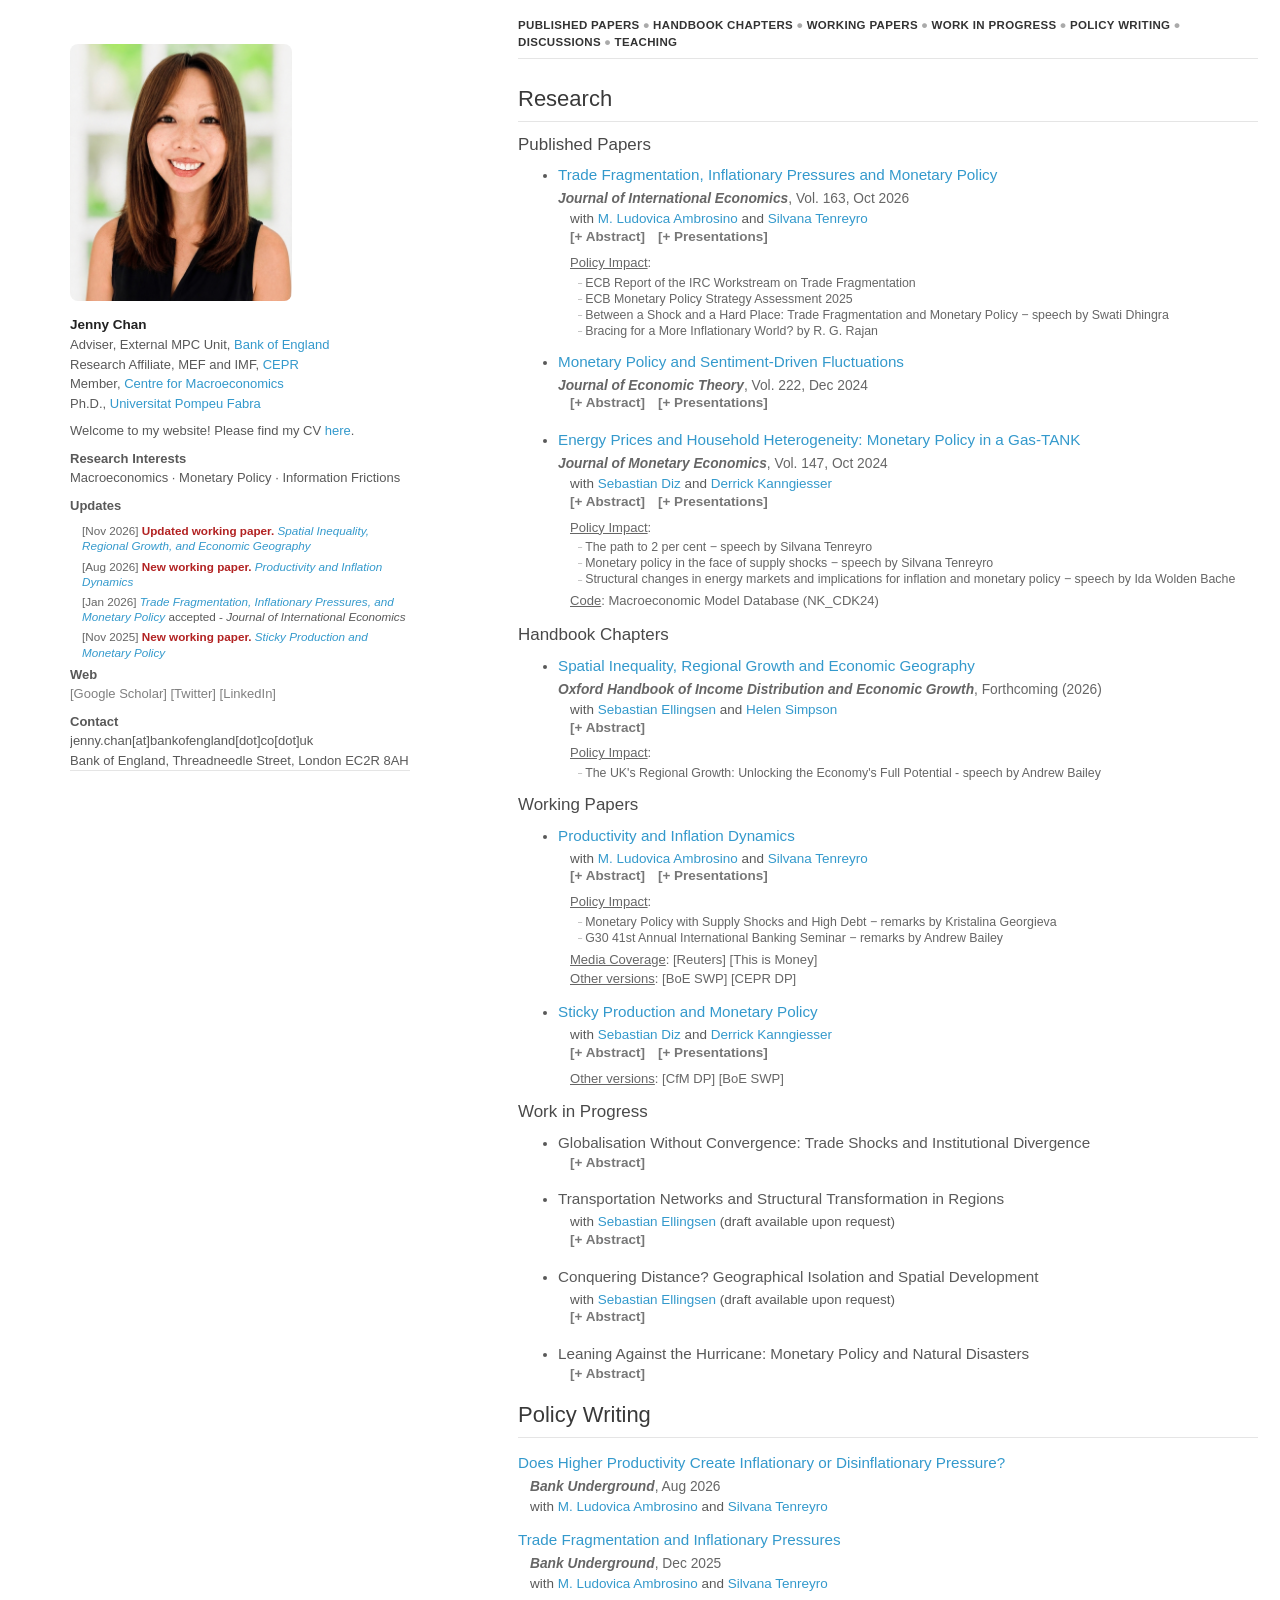
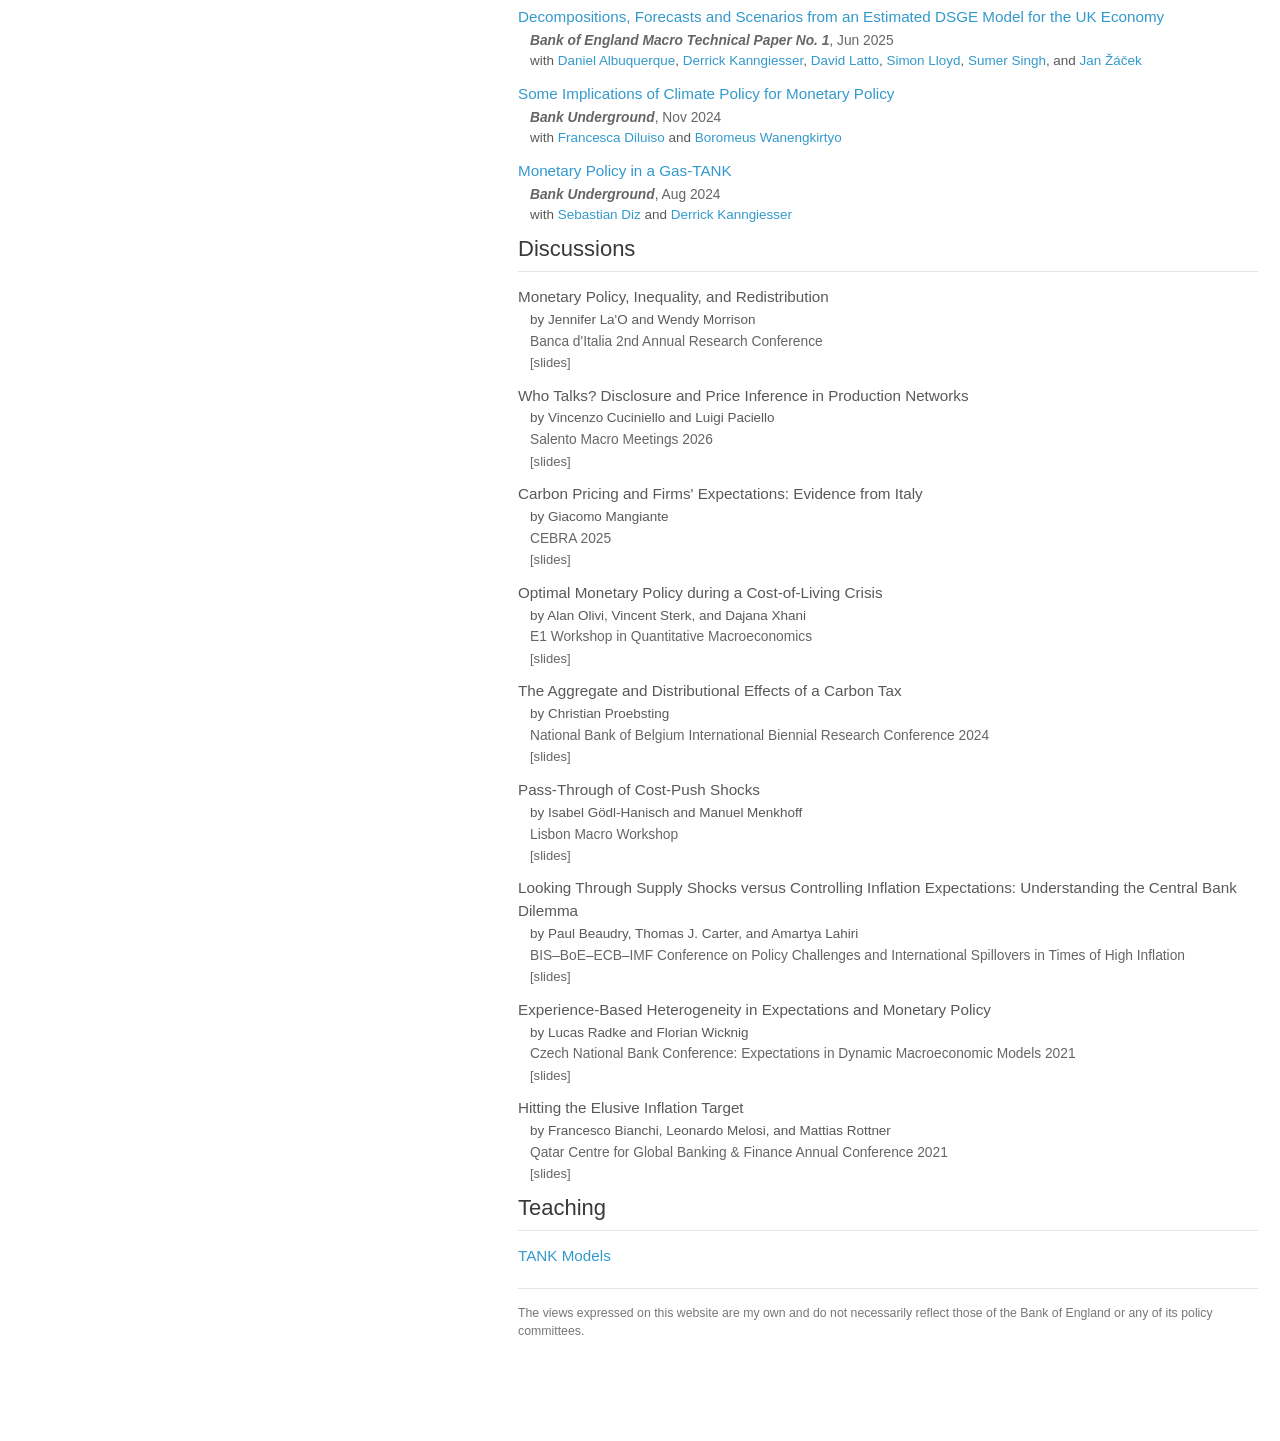
==== index.html @ 45f3314d "Add files via upload" ====
<!doctype html>
<html>
  <head>

	<!-- Google tag (gtag.js) -->
	<script async src="https://www.googletagmanager.com/gtag/js?id=G-JTFSP97HPY"></script>
	<script>
  	window.dataLayer = window.dataLayer || [];
  	function gtag(){dataLayer.push(arguments);}
  	gtag('js', new Date());

  	gtag('config', 'G-JTFSP97HPY');
	</script>

    <meta charset="utf-8">
    <meta http-equiv="X-UA-Compatible" content="chrome=1">
    <title>Jenny Chan</title>

    <link rel="stylesheet" href="stylesheets/styles.css">
    <link rel="stylesheet" href="stylesheets/pygment_trac.css">
    <meta name="viewport" content="width=device-width">
    <!--[if lt IE 9]>
    <script src="//html5shiv.googlecode.com/svn/trunk/html5.js"></script>
    <![endif]-->

    <style>
      /* Jump-to menu */
      .jumpto {
        font-size: 11.5px;
        font-weight: 600;
        text-transform: uppercase;
        letter-spacing: 0.03em;
        color: #999;  /* colour of the dots between links */
        line-height: 1.5;
        margin: -35px 0 28px;  /* links sit in the top margin; space below before "Research" */
        padding: 0 0 6px;
        position: sticky;
        top: 17px;  /* stays exactly where it starts (body top padding 44px - 27px pull-up) */
        background: #fff;
        border-bottom: 1px solid #e5e5e5;
        z-index: 1000;
        box-shadow: 0 -17px 0 #fff;  /* white strip above, so scrolled text never shows over the links */
		-webkit-transform: translateZ(0);
        transform: translateZ(0);
        -webkit-backface-visibility: hidden;
        will-change: transform;
      }

      .jumpto a { padding: 2px 0; color: #333; }
      .jumpto .sep { font-size: 1.5em; line-height: 0; vertical-align: -0.1em; color: #aaa; }
      .jumpto a:hover { color: #39c; }
      .jumpto a:hover { text-decoration: none; border-bottom: 2px solid #39c; }

      /* Keep jump-to targets from being hidden behind the sticky nav above */
      h2[id], h3[id] { scroll-margin-top: 100px; }

      .entry { margin-bottom: 12px; }
      .entry-title { font-size: 1.05em; }
      .entry-title a, .entry-title-text, .entry-title em, .entry-title i { font-style: normal; }  /* titles upright (were italic) */

      .metadata {
        color: #666;
        font-size: 0.95em;
        line-height: 1.4;
        margin-top: 2px;
      }
      .metadata a { color: #666; }

      .coauthors {
        margin-left: 12px;
        margin-top: 2px;
        font-size: 0.93em;
        line-height: 1.4;
      }

      .indent { margin-left: 12px; }

      .supplementary {
        color: #666;
        font-size: 0.90em;
        margin-top: 4px;
      }
      .supplementary a { color: #666; }

      header p { margin-bottom: 8px; }
      /* Compact sidebar so it fits on a laptop screen without scrolling */
      header h4 { margin: 0; }
      header h2.sidebar-name { margin: 14px 0 0; font-size: 13.5px; line-height: 1.5; color: #222; }
      @media screen and (min-width: 981px) { header { bottom: 20px; } }
      #content p { margin-bottom: 12px; }
      #content h3 { margin-bottom: 10px; }
      #content hr { margin-bottom: 15px; }

      /* Disclaimer at the bottom of the right (content) panel */
      .content-footer { margin-top: 20px; }
      .content-footer p { font-size: 0.85em; color: #777; margin-bottom: 0; }

      /* Conferences accordion (reuses .accordion toggle) */
      .accordion.conf:after { content: '[+ Presentations]'; }
      .accordion.conf.active:after { content: '[\2212  Presentations]'; }
      /* Indent the toggles to the same 12px as the "with ..." co-author line, on every paper */
      .entry > button.accordion:first-of-type { margin-left: 5px; }
      /* Policy Impact / Other versions / etc. line up with the toggles and the "with ..." line */
      .entry > .supplementary:not(.indent) { margin-left: 12px; }
      /* Text size the page has always rendered at (previously set by unclosed <font size="2"> tags) */
      section, footer { font-size: 14.5px; }
      header { font-size: 13px; }  /* left panel slightly smaller than the right column */
      header > h2 { font-size: 18px; }  /* keep the name heading at its original size */
      #content > h2 { font-size: 22px; }  /* Research / Policy Writing / Discussions / Teaching */
      #content > h2 { margin-bottom: 10px; }
      #content > hr { margin-bottom: 14px; }
      .entry > button.accordion { padding-top: 0; padding-bottom: 0; }
      .entry > .supplementary { margin-top: 2px; }
      @media screen and (max-width: 980px) { .jumpto { margin-top: 0; padding-top: 6px; } }  /* single-column layout: keep the links below the sidebar */
      @media screen and (max-width: 740px) { .jumpto { display: none; } }  /* hide the section links on phones */
      .conf-note { font-size: 0.85em; color: #555; margin-top: 4px; }
      .impact-list { margin: 2px 0 4px 0; padding-left: 8px; list-style: none; }
      .impact-list li::before { content: "\2013"; font-size: 0.6em; color: #888; margin-right: 3px; vertical-align: 0.25em; }  /* small en dash, raised to mid-letter height, as the bullet */
      /* One line per bullet; long titles end in "..." (full title shown on hover) */
      .impact-list li { margin: 0; white-space: nowrap; overflow: hidden; text-overflow: ellipsis; font-size: 0.95em; line-height: 1.3; }
      /* On phones/narrow screens, show the full title: wrap instead of "...", with the dash hanging */
      @media screen and (max-width: 740px) {
        .impact-list li { white-space: normal; overflow: visible; text-overflow: clip; padding-left: 0.9em; text-indent: -0.9em; }
      }
    </style>

  </head>
  <body>
    <div class="wrapper">
      <header>
	<h4><img src='images/Photo_JC4.jpg' width="222" height="257" style="border-radius: 8px; display: block; margin: 0; object-fit: cover; object-position: 50% 100%;"></h4>
        <h2 class="sidebar-name"><b>Jenny Chan</b></h2>

    <p>Adviser, External MPC Unit, <a href="https://www.bankofengland.co.uk/" target="_blank">Bank of England</a>
	<br>Research Affiliate, MEF and IMF, <a href="https://cepr.org/" target="_blank">CEPR</a>
	<br>Member, <a href="https://www.lse.ac.uk/CFM" target="_blank">Centre for Macroeconomics</a>
	<br>Ph.D., <a href="https://www.upf.edu/en/web/econ" target="_blank">Universitat Pompeu Fabra</a></p>

	<p>Welcome to my website! Please find my CV <a href="/cv/CV_JChan_Sep2026.pdf" target="_blank">here</a>.</p>

	<p><b>Research Interests</b>
	<br>Macroeconomics &middot; Monetary Policy &middot; Information Frictions</p>

	<p><b>Updates</b></p>

	<div style="font-size:0.9em; line-height:1.3;">

	<p style="margin:0 0 5px 12px; line-height:1.3;">
	<span style="color:#666;">[Nov 2026]</span>
	<span style="color:#b22222;"><b>Updated working paper.</b></span>
	<a href="/papers/handbook_final.pdf" target="_blank">
	<i>Spatial Inequality, Regional Growth, and Economic Geography</i>
	</a>
	</p>
		
	<p style="margin:0 0 5px 12px; line-height:1.3;">
	<span style="color:#666;">[Aug 2026]</span>
	<span style="color:#b22222;"><b>New working paper.</b></span>
	<a href="/papers/Productivity_Inflation.pdf" target="_blank">
	<i>Productivity and Inflation Dynamics</i>
	</a>
	</p>
		
	<p style="margin:0 0 5px 12px; line-height:1.3;">
	<span style="color:#666;">[Jan 2026]</span>
	<a href="https://www.sciencedirect.com/science/article/abs/pii/S0022199626000097" target="_blank">
	<i>Trade Fragmentation, Inflationary Pressures, and Monetary Policy</i>
	</a>
	accepted - <i>Journal of International Economics</i>
	</p>

	<p style="margin:0 0 5px 12px; line-height:1.3;">
	<span style="color:#666;">[Nov 2025]</span>
	<span style="color:#b22222;"><b>New working paper.</b></span>
	<a href="/papers/Sticky_production_SWP.pdf" target="_blank">
	<i>Sticky Production and Monetary Policy</i>
	</a>
	</p>

	</div>

	<p><b>Web</b>
	<br><a href="https://scholar.google.com/citations?hl=en&user=dgKcbZoAAAAJ" target="_blank" style="color: gray;">[Google Scholar]</a>
	<a href="https://twitter.com/CJenGo88" target="_blank" style="color: gray;">[Twitter]</a>
	<a href="https://uk.linkedin.com/in/jenny-chan-1031" target="_blank" style="color: gray;">[LinkedIn]</a>

	<p></p><b>Contact</b>
	<br>jenny.chan[at]bankofengland[dot]co[dot]uk
	<br>Bank of England, Threadneedle Street, London EC2R 8AH

	<!--
	<br>
        <img src='images/GitHub-Mark-120px-plus.jpg' height=5% width=5%>
        <a href="https://github.com/jenncha" target="_blank">Github</a>
        <br>
        <img src='images/twitter-128.jpg' height=5% width=5%>
        <a href="https://twitter.com/CJenGo88" target="_blank">Twitter</a>
        <br>
        <img src='images/google_scholar.jpg' height=5% width=5%>
        <a href="https://scholar.google.com/citations?hl=en&user=dgKcbZoAAAAJ" target="_blank">Google Scholar</a>
        <br>
        <p><small>Theme by <a href="https://github.com/orderedlist">orderedlist</a></small></p>
        <br>
	-->

        <hr>
      </header>

      <section>
        <div id="content">

	<nav class="jumpto">
	<a href="#published-articles">Published Papers</a> <span class="sep">&bull;</span>
	<a href="#books-chapters">Handbook Chapters</a> <span class="sep">&bull;</span>
	<a href="#working-papers">Working Papers</a> <span class="sep">&bull;</span>
	<a href="#work-in-progress">Work in Progress</a> <span class="sep">&bull;</span>
	<a href="#policy">Policy Writing</a> <span class="sep">&bull;</span>
	<a href="#discussions">Discussions</a> <span class="sep">&bull;</span>
	<a href="#teaching">Teaching</a>
	</nav>

        <h2>Research</h2>
        <hr>

	<h3 id="published-articles">Published Papers</h3>
	<ul class="bullet-list">

		<li class="entry">
			<div class="entry-title"><a href="https://www.sciencedirect.com/science/article/abs/pii/S0022199626000097" onclick="gtag('event', 'download', {'event_category': 'Downloads', 'event_label': 'Trade Fragmentation'});" target="_blank">Trade Fragmentation, Inflationary Pressures and Monetary Policy</a></div>
			<div class="metadata"><b><i>Journal of International Economics</i></b>, Vol. 163, Oct 2026</div>
				<div class="coauthors">with <a href="https://sites.google.com/view/marialudovicaambrosino/home" target="_blank">M. Ludovica Ambrosino</a> and <a href="https://personal.lse.ac.uk/tenreyro/" target="_blank">Silvana Tenreyro</a></div>
			<button class="accordion"></button>
			<div class="panel" id="section01">
				How does trade fragmentation affect inflationary pressures? What is the response
				of monetary policy needed to sustain inflation at target? To address these questions,
				we develop a two-sector, small open-economy model featuring imperfect international
				risk-sharing and household heterogeneity, capturing both the supply-side and demand-side
				effects of fragmentation. In the model, fragmentation takes the form of import-price
				increases or a decline in tradable-sector productivity. The sign and magnitude of its impact
				on inflationary pressures, and the appropriate policy response, depend not only on
				the direct effect of higher import prices or lower productivity on supply but also, crucially,
				on how aggregate demand adjusts to lower real incomes. In turn, this depends on
				the pace of fragmentation (gradual versus front-loaded) and other key structural factors
				highlighted by the model. We compare outcomes under Taylor-type monetary policy
				rules to a constrained-efficient allocation.
			</div>
			<button class="accordion conf"></button>
			<div class="panel" id="section01-conf">
				IMF 25th Annual Research Conference, NBER International Seminar on Macroeconomics*, 23rd BIS Annual Conference*, EEA-ESEM*, SED Copenhagen, Reserve Bank of Australia Annual Conference, ECB – FRB Cleveland Inflation: Drivers and Dynamics Conference, Banca d’Italia Annual Research Conference, 27th Annual DNB Research Conference, CEPR Paris Symposium, CEPR – ESSIM, CEPR-RISE Workshop, CEBRA, FRB International Finance Seminar, ECB DGE Seminar, ECB Seminar*, IMF ICD seminar*, Banca d’Italia Seminar*, Banque de France – TSE Seminar, AMSE – Banque de France Workshop in Macroeconomics, MMF Macro and Finance Research Group Workshop*, 25th IWH-CIREQ-GW-BOKERI Workshop*, 3rd XAmsterdam Macroeconomic Workshop, Collegio Carlo Alberto Workshop, Università Cattolica del Sacro Cuore
				<div class="conf-note">* Presented by co-author</div>
			</div>
			<div class="supplementary">
				<u>Policy Impact</u>:
				<ul class="impact-list">
					<li><a title="ECB Report of the IRC Workstream on Trade Fragmentation" href="https://www.ecb.europa.eu/pub/pdf/scpops/ecb.op365~362d801aee.en.pdf" target="_blank">ECB Report of the IRC Workstream on Trade Fragmentation</a></li>
					<li><a title="ECB Monetary Policy Strategy Assessment 2025" href="https://www.ecb.europa.eu/pub/pdf/scpops/ecb.op371.en.pdf" target="_blank">ECB Monetary Policy Strategy Assessment 2025</a></li>
					<li><a title="Between a Shock and a Hard Place: Trade Fragmentation and Monetary Policy − speech by Swati Dhingra" href="https://www.bankofengland.co.uk/speech/2025/february/swati-dhingra-speech-dow-lecture-niesr-trade-fragmentation-and-monetary-policy" target="_blank">Between a Shock and a Hard Place: Trade Fragmentation and Monetary Policy − speech by Swati Dhingra</a></li>
					<li><a title="Bracing for a More Inflationary World? by R. G. Rajan" href="https://www.project-syndicate.org/commentary/inflationary-pressures-from-aging-deglobalization-climate-and-immigration-policies-by-raghuram-g-rajan-2024-07?utm_source=Project+Syndicate+Newsletter&utm_campaign=cadc13635f-sunday_newsletter_07_14_2024&utm_medium=email&utm_term=0_73bad5b7d8-cadc13635f-104305549&mc_cid=cadc13635f&mc_eid=d7c6ad6008" target="_blank">Bracing for a More Inflationary World? by R. G. Rajan</a></li>
				</ul>
			</div>
		</li>

		<li class="entry">
			<div class="entry-title"><a href="https://www.sciencedirect.com/science/article/abs/pii/S0022053124001340" onclick="gtag('event', 'download', {'event_category': 'Downloads', 'event_label': 'Sentiments'});" target="_blank">Monetary Policy and Sentiment-Driven Fluctuations</a></div>
			<div class="metadata"><b><i>Journal of Economic Theory</i></b>, Vol. 222, Dec 2024</div> 
			<button class="accordion"></button>
			<div class="panel" id="section02">
				Sentiments, or beliefs about aggregate demand, can be self-fulfilling in models departing slightly from the
				complete information benchmark in the New Keynesian framework. Through its effect on aggregate variables,
				the policy stance determines the degree of complementarity in firms’ production (pricing) decisions and consequently,
				the precision of endogenous signals that firms receive. As a result, aggregate fluctuations can be driven by both
				fundamental and non-fundamental shocks. The distribution of non-fundamental shocks is endogenous to policy,
				introducing a novel trade-off between stabilizing output and inflation. Both strong inflation targeting
				and nominal flexibilities increase the variance of non-fundamental shocks, which are shown to be suboptimal.
				Moreover, the Taylor principle is no longer sufficient to rule out indeterminacy. Instead, an interest rate
				rule that places sufficiently low weight on inflation eliminates non-fundamental volatility and thereby the output-inflation trade-off.
			</div>
			<button class="accordion conf"></button>
			<div class="panel" id="section02-conf">
				European Economic Association, European Winter Meeting of the Econometric Society, RES Annual Conference, Bank of Finland – CEPR Joint Conference on Monetary Policy Tools, 53rd Annual Conference of the Money, Macro and Finance Society, ESCB Research Cluster on Monetary Economics - Fourth Annual Workshop, LSE-CfM London Workshop, Fall 2022 Midwest Macro Meeting, T2M 2022, BSE Summer Forum, SAEe 2018 (Symposium of the Spanish Economic Association), 18th Workshop on Macroeconomic Dynamics (Università di Pavia), XXIII Workshop on Dynamic Macroeconomics (Universidade de Vigo), Bergamo Workshop in Economics and Statistics, Sailing the Macro Workshop, Barcelona GSE PhD Jamboree
			</div>
		</li>

		<li class="entry">
			<div class="entry-title"><a href="https://www.sciencedirect.com/science?_ob=GatewayURL&_origin=AUTHORALERT&_method=citationSearch&_piikey=S0304393224000734&_version=1&md5=0ceb3feb7a5e5a0e810eb5fb30139961" onclick="gtag('event', 'download', {'event_category': 'Downloads', 'event_label': 'Gas-TANK'});" target="_blank">Energy Prices and Household Heterogeneity: Monetary Policy in a Gas-TANK</a></div>
			<div class="metadata"><b><i>Journal of Monetary Economics</i></b>, Vol. 147, Oct 2024</div>
				<div class="coauthors">with <a href="https://sites.google.com/view/sebastian-diz/home" target="_blank">Sebastian Diz</a> and <a href="https://sites.google.com/view/derrickkanngiesser/home" target="_blank">Derrick Kanngiesser</a></div>
			<button class="accordion"></button>
			<div class="panel" id="section03">
				How does household heterogeneity affect the transmission of an energy price shock? What
				are the implications for monetary policy? We develop a small open economy TANK model
				that features labor and an energy import good as production inputs (Gas-TANK). Given complementarities
				in production inputs, higher energy prices reduce the labor share of total income.
				Due to borrowing constraints, this translates into a drop in aggregate demand. Higher
				price flexibility insures firm profits from adverse energy price shocks, further depressing labor
				income and demand. We illustrate how the transmission of shocks in a RANK versus a
				TANK depends on the degree of complementarity between energy and labor in production
				and the degree of price rigidities. Optimal monetary policy is less contractionary in a TANK
				and can even be expansionary when credit constraints are severe. Finally, the contractionary
				effect of an energy price shock on demand cannot be generalized to alternate supply shocks,
				as the specific nature of the supply shock affects how resources are redistributed in the economy.
			</div>
			<button class="accordion conf"></button>
			<div class="panel" id="section03-conf">
				EEA*, Annual IJCB Research Conference*, Banque de France-CEPR-ECB Conference on Monetary Policy Challenges for European Macroeconomies, 25th Annual DNB Research Conference*, 25th Central Bank Macroeconomic Modeling Workshop*, CESifo Area Conference on Macro, Money, and International Finance*, PSE-CEPR Policy Forum, Banque de France – Pierre Werner Chair (EUI) Conference, 2nd BoE-CfM-EUI-LSE Workshop on International Macroeconomics and Finance, 7th Annual Workshop of the ESCB Research Cluster 2, European Stability Mechanism Workshop, CEMLA*, ECB IPA Seminar, FRB Cleveland Brownbag Seminar, BSE Summer Forum, HEC Lausanne, Helsinki GSE, Bristol Macro Brownbag Seminar, CEF*, 17th Dynare Conference*, Lisbon Macro Workshop, QCGBF Annual Conference, 3rd Catalan Economic Society Congress
				<div class="conf-note">* Presented by co-author</div>
			</div>
			<div class="supplementary">
				<u>Policy Impact</u>:
				<ul class="impact-list">
					<li><a title="The path to 2 per cent − speech by Silvana Tenreyro" href="https://www.bankofengland.co.uk/speech/2022/november/silvana-tenreyro-keynote-speech-at-the-society-of-professional-economists-annual-conference" target="_blank">The path to 2 per cent − speech by Silvana Tenreyro</a></li>
					<li><a title="Monetary policy in the face of supply shocks − speech by Silvana Tenreyro" href="https://www.ecb.europa.eu/pub/conferences/ecbforum/shared/pdf/2023/Tenreyro_paper.pdf" target="_blank">Monetary policy in the face of supply shocks − speech by Silvana Tenreyro</a></li>
					<li><a title="Structural changes in energy markets and implications for inflation and monetary policy − speech by Ida Wolden Bache" href="https://www.bis.org/review/r230703b.htm" target="_blank">Structural changes in energy markets and implications for inflation and monetary policy − speech by Ida Wolden Bache</a></li>
				</ul>
				<u>Code</u>: <a href="https://www.macromodelbase.com/page/rep-mmb" target="_blank">Macroeconomic Model Database (NK_CDK24)</a>
			</div>
		</li>

	</ul>

	<h3 id="books-chapters">Handbook Chapters</h3>
	<ul class="bullet-list">

		<li class="entry">
			<div class="entry-title"><a href="/papers/handbook_final.pdf" onclick="gtag('event', 'download', {'event_category': 'Downloads', 'event_label': 'Handbook'});" target="_blank">Spatial Inequality, Regional Growth and Economic Geography</a></div>
			<div class="metadata"><b><i>Oxford Handbook of Income Distribution and Economic Growth</i></b>, Forthcoming (2026)</div>
				<div class="coauthors">with <a href="https://sebastianellingsen.github.io/" target="_blank">Sebastian Ellingsen</a> and <a href="https://www.bristol.ac.uk/people/person/Helen-Simpson-cc309297-12ad-44e0-ac84-b12c7ac90fd8/" target="_blank">Helen Simpson</a></div>
			<button class="accordion"></button>
			<div class="panel" id="section04">
				This chapter explores the patterns of spatial income disparities within countries throughout the 20th Century.
				Following World War II, regional income gaps initially narrowed; however, the rate of convergence slowed in
				recent decades, with regional divergence evident in some countries. Despite narrowing income gaps, the
				incomplete nature of regional income convergence has led to persistent relative income disparities. We
				synthesize recent contributions seeking to explain these patterns, with an emphasis on insights from
				quantitative economic geography and macroeconomics. Finally, we examine the evidence on the impact of
				“place-based policies,” focusing on large-scale programs designed to promote regional convergence.
			</div>
			<div class="supplementary">
				<u>Policy Impact</u>:
				<ul class="impact-list">
					<li><a title="The UK's Regional Growth: Unlocking the Economy's Full Potential - speech by Andrew Bailey" href="https://www.bankofengland.co.uk/speech/2026/november/andrew-bailey-speech-at-the-annual-institute-of-economic-development-conference-london" target="_blank">The UK's Regional Growth: Unlocking the Economy's Full Potential - speech by Andrew Bailey</a></li>
				</ul>
			</div>
		</li>

	</ul>

	<h3 id="working-papers">Working Papers</h3>
	<ul class="bullet-list">

			<li class="entry">
			<div class="entry-title"><a href="/papers/Productivity_Inflation.pdf" onclick="gtag('event', 'download', {'event_category': 'Downloads', 'event_label': 'Productivity and Inflation'});" target="_blank">Productivity and Inflation Dynamics</a></div>
			<div class="coauthors">with <a href="https://sites.google.com/view/marialudovicaambrosino/home" target="_blank">M. Ludovica Ambrosino</a> and <a href="https://personal.lse.ac.uk/tenreyro/" target="_blank">Silvana Tenreyro</a></div>
			<button class="accordion"></button>
			<div class="panel" id="section06">
				How does higher productivity affect inflation? Productivity shifts both supply and demand (through real incomes), 
				and its effect on inflation depends on their relative magnitude and timing, and on how monetary policy responds. 
				We distinguish between a one-off level shock that temporarily increases productivity above trend and a persistent 
				increase in productivity growth. A one-off shock lowers marginal costs and lifts potential output, generating 
				downward pressure on the price level. However, this is a level effect and once prices adjust, inflation returns 
				to target. In contrast, higher productivity growth raises expected permanent income, which stimulates investment 
				and consumption, pushing up on the natural real rate. Absent a tightening of monetary policy, this can generate 
				inflationary pressures. Anticipation effects are central: if demand rises ahead of realised productivity gains, 
				inflation can rise even as productive capacity expands. In an open economy, the impact on inflation also depends 
				on whether productivity gains occur in the tradable or the non-tradable sector. In summary, the inflationary 
				consequences of higher productivity are a priori ambiguous and depend on the balance and timing of demand and 
				supply responses, the composition of consumption across tradables and non-tradables, and importantly, the 
				monetary policy response.
			</div>
			<button class="accordion conf"></button>
			<div class="panel" id="section06-conf">
				ECB Conference on Monetary Policy, Reserve Bank of New Zealand, FRB Cleveland Brownbag Seminar, Australian National University, University of Melbourne, Monash University, International and Monetary Economics Network Research Seminar, 7th HeiTüHo Workshop
			</div>
			<div class="supplementary">
				<u>Policy Impact</u>:
				<ul class="impact-list">
					<li><a title="Monetary Policy with Supply Shocks and High Debt − remarks by Kristalina Georgieva" href="https://www.imf.org/en/news/articles/2026/09/07/sp090726-md-monetary-policy-with-supply-shocks-and-high-debt" target="_blank">Monetary Policy with Supply Shocks and High Debt − remarks by Kristalina Georgieva</a></li>
					<li><a title="G30 41st Annual International Banking Seminar − remarks by Andrew Bailey" href="https://www.youtube.com/live/-EgL8TvOagQ?si=KqjQUtPRRfcPH-6J" target="_blank">G30 41st Annual International Banking Seminar − remarks by Andrew Bailey</a></li>
				</ul>
				<u>Media Coverage</u>: 
				<a href="https://www.reuters.com/business/ai-productivity-gains-may-not-curb-inflation-imfs-tenreyro-warns-2026-08-20/" target="_blank">[Reuters]</a>
        		<a href="https://www.thisismoney.co.uk/money/markets/article-16070297/Bank-England-insiders-warn-AI-boom-push-rates-Britain.html" target="_blank">[This is Money]</a>
				<br><u>Other versions</u>:
				<a href="https://www.bankofengland.co.uk/working-paper/2026/productivity-and-inflation-dynamics" target="_blank">[BoE SWP]</a>
				<a href="https://cepr.org/publications/dp21876" target="_blank">[CEPR DP]</a>
			</div>
		</li>
		
		<li class="entry">
			<div class="entry-title"><a href="/papers/Sticky_production_SWP.pdf" onclick="gtag('event', 'download', {'event_category': 'Downloads', 'event_label': 'Sticky Production'});" target="_blank">Sticky Production and Monetary Policy</a></div>
			<div class="coauthors">with <a href="https://sites.google.com/view/sebastian-diz/home" target="_blank">Sebastian Diz</a> and <a href="https://sites.google.com/view/derrickkanngiesser/home" target="_blank">Derrick Kanngiesser</a></div>
			<button class="accordion"></button>
			<div class="panel" id="section05">
				We study a New Keynesian model where production inputs and pricing decisions are made under information frictions.
				Firm production is constrained by inputs that are chosen before shocks are realized, based on firms’ expectations of
				future demand. We show that the assumption of real rigidities versus nominal rigidities is not innocuous, as assuming
				the presence of either or both affects the pass-through of demand shocks to aggregate output and inflation. When the
				choice of production inputs is made under imperfect information about demand shocks, the impact on inflation is amplified
				while the impact on output is dampened. When both production inputs and pricing decisions are made under imperfect
				information about demand shocks, the pass-through to output is amplified while the impact on inflation is dampened.
				Additionally, we show that expectations about demand can behave similarly to a supply shock, as these expectations
				influence the natural level of output and enter the New Keynesian Phillips curve in a manner analogous to a cost-push shock.
				Empirical evidence suggests that inflation falls following a positive surprise in industrial production, consistent with
				a model featuring real rigidities.
			</div>
			<button class="accordion conf"></button>
			<div class="panel" id="section05-conf">
				BSE Summer Forum, CEMAP (Durham University)
			</div>
			<div class="supplementary">
				<u>Other versions</u>: <a href="https://www.lse.ac.uk/CFM/assets/pdf/CFM-Discussion-Papers-2025/CFMDP2025-27-Paper2.pdf" target="_blank">[CfM DP]</a>
				<a href="https://www.bankofengland.co.uk/working-paper/2025/sticky-production-and-monetary-policy" target="_blank">[BoE SWP]</a>
			</div>
		</li>
	</ul>

    	<h3 id="work-in-progress">Work in Progress</h3>
        <ul class="bullet-list">

			<li class="entry">
			<div class="entry-title"><span class="entry-title-text">Globalisation Without Convergence: Trade Shocks and Institutional Divergence</span></div>
			<button class="accordion"></button>
			<div class="panel" id="section08">
				Classical political economy models suggest that economic integration leads to
				convergence in institutional and policy frameworks across countries.
				Recent developments challenge this view, as the rise of large emerging economies
				has had distributional impacts within advanced economies, leading to a
				political backlash against globalisation. Despite facing similar trade shocks,
				advanced economies have responded in different ways: the United States has adopted
				increasingly protectionist trade policies, while European economies have
				maintained openness alongside fiscal redistribution. This paper develops a
				political economy model in which trade policy and redistribution are jointly
				determined by majority voting. The model highlights a trade-off between
				compensating workers affected by import competition (through redistribution) and
				shielding exposed sectors through protectionism. The equilibrium response
				depends on underlying preferences for redistribution. The model predicts that
				low-redistribution economies respond to adverse trade shocks with protectionism,
				while high-redistribution economies sustain openness and expand transfers.
			</div>
			</li>

			<li class="entry">
			<div class="entry-title"><span class="entry-title-text">Transportation Networks and Structural Transformation in Regions</span></div>
			<div class="coauthors">with <a href="https://sebastianellingsen.github.io/" target="_blank">Sebastian Ellingsen</a> (draft available upon request)</div>
			<button class="accordion"></button>
			<div class="panel" id="section09">
				Since 1900, rural regions in Europe experienced more rapid income growth and
				rapid industrialization than urban regions. Did lower transportation costs enable
				this rural catchup? We explore this question using historical data from Norway and
				European regions since 1900. In both cases, we find that improvements in market
				access accelerated structural transformation out of agriculture in regions that were
				initially specialized in agriculture. To interpret this pattern, we build a multi-sector
				dynamic spatial model equilibrium of structural transformation that we take to
				the data. Through counterfactuals exercises, we find that lower transportation
				costs accelerated structural transformation in rural locations, but are insufficient to
				account for the full catchup observed in the data. Our findings suggest alternative
				mechanisms are important in accounting for rural catchup across European regions.
			</div>
			</li>

			<li class="entry">
			<div class="entry-title"><span class="entry-title-text">Conquering Distance? Geographical Isolation and Spatial Development</span></div>
			<div class="coauthors">with <a href="https://sebastianellingsen.github.io/" target="_blank">Sebastian Ellingsen</a> (draft available upon request)</div>
			<button class="accordion"></button>
			<div class="panel" id="section07">
				What is the effect of past market access on spatial development? We study this question by constructing
				a granular measure of pre-industrial geographical isolation. Despite significant reductions in
				transportation costs over time, we find that a location’s historical isolation has a persistent effect
				on its modern spatial development. Specifically, we show that isolated locations were less likely to
				sustain cities between 1200 and 1800, with a lower GDP per capita between 1900 and 2015. A quantitative
				spatial model provides a structural interpretation of these findings. Through the lens of the model,
				we assess the relative importance of different channels of persistence. Both first and second-nature
				fundamentals are important drivers of the persistent impact of historical geographical isolation.
				Our results suggest that infrastructure investment undertaken at stages of development when the
				distribution of economic activity is malleable can have long-run implications.
			</div>
			</li>
			
			<li class="entry">
			<div class="entry-title"><span class="entry-title-text">Leaning Against the Hurricane: Monetary Policy and Natural Disasters</span></div>
			<button class="accordion"></button>
			<div class="panel" id="section10">
				Natural disasters destroy productive capital and infrastructure, yet the speed of economic recovery
				varies across time and space. This paper studies whether monetary policy shapes post-disaster
				recovery by affecting the pace of reconstruction. While the loss of productive capacity and expansionary
				fiscal responses may generate inflationary pressures that call for tighter monetary policy,
				higher interest rates also increase the cost of financing reconstruction for households, firms, and
				governments, potentially slowing the recovery of supply capacity. We study this trade-off by
				combining cross-country evidence with quasi-experimental variation from historical hurricane paths,
				interacting exogenous disaster exposure with identified monetary policy shocks. This strategy
				identifies the causal effect of monetary policy on the persistence of disaster-induced economic losses.
				We develop and calibrate a New Keynesian model with disaster-induced capital destruction
				and endogenous reconstruction to quantify the role of monetary policy in promoting economic
				resilience and to characterize the optimal policy response. The results suggest that, unlike
				conventional supply shocks, the persistence of natural disaster shocks depends on the monetary
				policy environment, with important implications for stabilisation policy in an
				era of more frequent climate-related disasters.
			</div>
			</li>

		</ul>

	<h2 id="policy">Policy Writing</h2>
	<hr>

	<div class="entry">
	<div class="entry-title"><a href="https://bankunderground.co.uk/2026/08/20/is-higher-productivity-inflationary-or-disinflationary/" target="_blank"><em>Does Higher Productivity Create Inflationary or Disinflationary Pressure?</em></a></div>
	<div class="metadata indent"><b><i>Bank Underground</i></b>, Aug 2026</div>
	<div class="coauthors">with
	<a href="https://sites.google.com/view/marialudovicaambrosino/home" target="_blank">M. Ludovica Ambrosino</a>
	and
	<a href="https://personal.lse.ac.uk/tenreyro/" target="_blank">Silvana Tenreyro</a>
	</div>
	</div>
			
	<div class="entry">
	<div class="entry-title"><a href="https://bankunderground.co.uk/2025/12/04/trade-fragmentation-and-inflationary-pressures/" target="_blank"><em>Trade Fragmentation and Inflationary Pressures</em></a></div>
	<div class="metadata indent"><b><i>Bank Underground</i></b>, Dec 2025</div>
	<div class="coauthors">with
	<a href="https://sites.google.com/view/marialudovicaambrosino/home" target="_blank">M. Ludovica Ambrosino</a>
	and
	<a href="https://personal.lse.ac.uk/tenreyro/" target="_blank">Silvana Tenreyro</a>
	</div>
	</div>

	<div class="entry">
	<div class="entry-title"><a href="https://www.bankofengland.co.uk/macro-technical-paper/2025/decompositions-forecasts-and-scenarios-from-an-estimated-dsge-model-for-the-uk-economy" target="_blank"><em>Decompositions, Forecasts and Scenarios from an Estimated DSGE Model for the UK Economy</em></a></div>
	<div class="metadata indent"><b><i>Bank of England Macro Technical Paper No. 1</i></b>, Jun 2025</div>
	<div class="coauthors">with
	<a href="https://www.danielalbuquerque.com/" target="_blank">Daniel Albuquerque</a>,
	<a href="https://sites.google.com/view/derrickkanngiesser/home" target="_blank">Derrick Kanngiesser</a>,
	<a href="https://uk.linkedin.com/in/david-latto-80691936" target="_blank">David Latto</a>,
	<a href="https://sites.google.com/view/splloyd/home" target="_blank">Simon Lloyd</a>,
	<a href="https://uk.linkedin.com/in/sumer-singh-47259a152" target="_blank">Sumer Singh</a>, and
	<a href="https://uk.linkedin.com/in/jan-%25C5%25BE%25C3%25A1%25C4%258Dek-8838b61a6" target="_blank">Jan Žáček</a>
	</div>
	</div>

	<div class="entry">
	<div class="entry-title"><a href="https://bankunderground.co.uk/2024/11/26/some-implications-of-climate-policy-for-monetary-policy/" target="_blank"><em>Some Implications of Climate Policy for Monetary Policy</em></a></div>
	<div class="metadata indent"><b><i>Bank Underground</i></b>, Nov 2024</div>
	<div class="coauthors">with
	<a href="https://sites.google.com/view/francescadiluiso/home" target="_blank">Francesca Diluiso</a>
	and
	<a href="https://uk.linkedin.com/in/bwanengkirtyo" target="_blank">Boromeus Wanengkirtyo</a>
	</div>
	</div>

	<div class="entry">
	<div class="entry-title"><a href="https://bankunderground.co.uk/2024/08/02/monetary-policy-in-a-gas-tank/" target="_blank"><em>Monetary Policy in a Gas-TANK</em></a></div>
	<div class="metadata indent"><b><i>Bank Underground</i></b>, Aug 2024</div>
	<div class="coauthors">with
	<a href="https://sites.google.com/view/sebastian-diz/home" target="_blank">Sebastian Diz</a>
	and
	<a href="https://sites.google.com/view/derrickkanngiesser/home" target="_blank">Derrick Kanngiesser</a>
	</div>
	</div>

	<h2 id="discussions">Discussions</h2>
	<hr>

	<div class="entry">
	<div class="entry-title"><em>Monetary Policy, Inequality, and Redistribution</em></div>
	<div class="coauthors">by Jennifer La'O and Wendy Morrison</div>
	<div class="metadata indent">Banca d'Italia 2nd Annual Research Conference</div>
	<div class="supplementary indent"><a href="/teaching/CHAN_BdI_discussion.pdf" target="_blank">[slides]</a></div>
	</div>

	<div class="entry">
	<div class="entry-title"><em>Who Talks? Disclosure and Price Inference in Production Networks</em></div>
	<div class="coauthors">by Vincenzo Cuciniello and Luigi Paciello</div>
	<div class="metadata indent">Salento Macro Meetings 2026</div>
	<div class="supplementary indent"><a href="/teaching/Salento_discussion.pdf" target="_blank">[slides]</a></div>
	</div>

	<div class="entry">
	<div class="entry-title"><em>Carbon Pricing and Firms' Expectations: Evidence from Italy</em></div>
	<div class="coauthors">by Giacomo Mangiante</div>
	<div class="metadata indent">CEBRA 2025</div>
	<div class="supplementary indent"><a href="/teaching/CEBRA2025_Discussion_Final.pdf" target="_blank">[slides]</a></div>
	</div>

	<div class="entry">
	<div class="entry-title"><em>Optimal Monetary Policy during a Cost-of-Living Crisis</em></div>
	<div class="coauthors">by Alan Olivi, Vincent Sterk, and Dajana Xhani</div>
	<div class="metadata indent">E1 Workshop in Quantitative Macroeconomics</div>
	<div class="supplementary indent"><a href="/teaching/e1-Discussion.pdf" target="_blank">[slides]</a></div>
	</div>

	<div class="entry">
	<div class="entry-title"><em>The Aggregate and Distributional Effects of a Carbon Tax</em></div>
	<div class="coauthors">by Christian Proebsting</div>
	<div class="metadata indent">National Bank of Belgium International Biennial Research Conference 2024</div>
	<div class="supplementary indent"><a href="/teaching/NBB-Discussion.pdf" target="_blank">[slides]</a></div>
	</div>

	<div class="entry">
	<div class="entry-title"><em>Pass-Through of Cost-Push Shocks</em></div>
	<div class="coauthors">by Isabel Gödl-Hanisch and Manuel Menkhoff</div>
	<div class="metadata indent">Lisbon Macro Workshop</div>
	<div class="supplementary indent"><a href="/teaching/Lisbon-DiscussionGodl-HanischMenkhoff.pdf" target="_blank">[slides]</a></div>
	</div>

	<div class="entry">
	<div class="entry-title"><em>Looking Through Supply Shocks versus Controlling Inflation Expectations: Understanding the Central Bank Dilemma</em></div>
	<div class="coauthors">by Paul Beaudry, Thomas J. Carter, and Amartya Lahiri</div>
	<div class="metadata indent">BIS–BoE–ECB–IMF Conference on Policy Challenges and International Spillovers in Times of High Inflation</div>
	<div class="supplementary indent"><a href="/teaching/Spillovers-DiscussionBeaudryCarterLahiri.pdf" target="_blank">[slides]</a></div>
	</div>

	<div class="entry">
	<div class="entry-title"><em>Experience-Based Heterogeneity in Expectations and Monetary Policy</em></div>
	<div class="coauthors">by Lucas Radke and Florian Wicknig</div>
	<div class="metadata indent">Czech National Bank Conference: Expectations in Dynamic Macroeconomic Models 2021</div>
	<div class="supplementary indent"><a href="/teaching/CNB-DiscussionRadkeWicknig.pdf" target="_blank">[slides]</a></div>
	</div>

	<div class="entry">
	<div class="entry-title"><em>Hitting the Elusive Inflation Target</em></div>
	<div class="coauthors">by Francesco Bianchi, Leonardo Melosi, and Mattias Rottner</div>
	<div class="metadata indent">Qatar Centre for Global Banking & Finance Annual Conference 2021</div>
	<div class="supplementary indent"><a href="/teaching/QCBGF-DiscussionBMR.pdf" target="_blank">[slides]</a></div>
	</div>

	<h2 id="teaching">Teaching</h2>
	<hr>

	<div class="entry">
	<div class="entry-title"><a href="/teaching/TANK_CCBS2025.pdf">TANK Models</a></div>
	</div>

	<div class="content-footer">
	<hr>
	<p>The views expressed on this website are my own and do not necessarily reflect those of the Bank of England or any of its policy committees.</p>
	</div>

	</section>

    	</div>

    <script src="javascripts/scale.fix.js"></script>

    <script src="javascripts/toggle_accordion.js"></script>

  </body>
</html>
---- stylesheets/styles.css ----
/* ----- Base ----- */
html { overflow-y: scroll; }

body {
  background-color: #fff;
  padding: 44px 30px 30px; /* top, sides, bottom (was 50px all round) */
  font: 12px/1.5 Helvetica, -apple-system, BlinkMacSystemFont, "Segoe UI", Roboto, Oxygen, Ubuntu, Cantarell, "Fira Sans", "Droid Sans", "Helvetica Neue", Arial, sans-serif, "Apple Color Emoji", "Segoe UI Emoji", "Segoe UI Symbol";
  color: #595959;
  font-weight: 400;
  align-self: center;
}

h1, h2, h3, h4, h5, h6 { color: #222; margin: 0 0 15px; }
p, ul, ol, table, pre, dl { margin: 0 0 15px; }
h1, h2, h3 { line-height: 1.1; }
h1 { font-size: 28px; font-weight: 500; }
h2 { color: #393939; font-weight: 500; }
h3, h4, h5, h6 { color: #494949; font-weight: 500; }

a { color: #39c; text-decoration: none; }
a:hover { text-decoration: underline; }
a small { font-size: 11px; color: #777; margin-top: -0.3em; display: block; }
a:hover small { color: #777; }

/* Page width: grows with the window up to 1340px, keeping at least 30px each side */
:root { --page-w: min(1340px, calc(100vw - 60px)); }

.wrapper {
  width: var(--page-w);
  margin: 0 auto;
  position: relative; /* ensure we can line up fixed header using viewport calc */
}

blockquote {
  border-left: 1px solid #e5e5e5;
  margin: 0;
  padding: 0 0 0 20px;
  font-style: italic;
}

code, pre {
  font-family: Monaco, Bitstream Vera Sans Mono, Lucida Console, Terminal, Consolas, Liberation Mono, DejaVu Sans Mono, Courier New, monospace;
  color: #333;
}

pre {
  padding: 8px 15px;
  background: #f8f8f8;
  border-radius: 5px;
  border: 1px solid #e5e5e5;
  overflow-x: auto;
}

table { width: 100%; border-collapse: collapse; }
th, td { text-align: left; padding: 5px 10px; border-bottom: 1px solid #e5e5e5; }
dt { color: #444; font-weight: 500; }
th { color: #444; }
img { max-width: 100%; }
strong { color: #222; font-weight: 500; }
small { font-size: 11px; }
hr { border: 0; background: #e5e5e5; height: 1px; margin: 0 0 20px; }

/* ----- Fixed, scrollable sidebar (narrower) ----- */
/* Left aligns to the centered wrapper using a viewport-based calc. */
header {
  width: 340px; /* was 380px */
  position: fixed;
  top: 44px;    /* matches body top padding */
  bottom: 50px; /* leaves a little breathing room */
  overflow-y: auto; /* enable internal scrolling */
  -webkit-overflow-scrolling: touch;
  left: calc((100vw - var(--page-w)) / 2 + 40px); /* centered .wrapper edge, nudged 40px toward the middle */
  /* float removed: it has no effect on fixed elements */
}

/* ----- Header navigation (only if used) ----- */
/* These styles only apply to a navigation list with class="nav" */

header ul.nav {
  list-style: none;
  height: 40px;
  padding: 0;
  background: #f4f4f4;
  border-radius: 5px;
  border: 1px solid #e0e0e0;
  width: 270px;
}

header ul.nav li {
  width: 89px;
  float: left;
  border-right: 1px solid #e0e0e0;
  height: 40px;
}

header ul.nav li:first-child a {
  border-radius: 5px 0 0 5px;
}

header ul.nav li:last-child a {
  border-radius: 0 5px 5px 0;
}

header ul.nav a {
  line-height: 1;
  font-size: 11px;
  color: #999;
  display: block;
  text-align: center;
  padding-top: 6px;
  height: 34px;
}

header ul.nav a:hover {
  color: #999;
}

header ul.nav a:active {
  background-color: #f0f0f0;
}

header ul.nav li + li + li {
  border-right: none;
}

header ul.nav a strong {
  font-size: 14px;
  display: block;
  color: #222;
}

/* ----- Updates list ----- */

header ul.updates-list {
  list-style: disc;
  background: none;
  border: none;
  border-radius: 0;
  width: auto;
  height: auto;
  padding-left: 18px;
  margin: 0 0 15px;
}

header ul.updates-list li {
  float: none;
  width: auto;
  height: auto;
  border: none;
  margin-bottom: 10px;
  line-height: 1.4;
}

header ul.updates-list a {
  display: inline;
  padding: 0;
  height: auto;
  line-height: inherit;
  font-size: inherit;
  color: #39c;
  text-align: left;
}

/* ----- Main content column ----- */
/* Push content to the right so it doesn't slide under the fixed sidebar. */
section {
  width: auto;
  margin-left: 480px; /* 340px sidebar + 140px gap */
  padding-bottom: 50px;
  float: none; /* no floats with fixed layout */
}

/* ----- Footer ----- */
/* Avoid overlap with fixed header; make footer static on wide screens. */
footer {
  width: 340px; /* keep footer aligned with narrower sidebar */
  float: none;
  position: static;
  -webkit-font-smoothing: subpixel-antialiased;
}

/* ----- Responsive: collapse to single column under 980px ----- */
@media print, screen and (max-width: 980px) {
  .wrapper { width: auto; margin: 0; }

  header, section, footer {
    float: none;
    position: static; /* disable fixed sidebar on small screens */
    width: auto;
    overflow: visible;
    max-height: none;
  }

  header { padding-right: 0; left: auto; /* reset alignment */ }

  section {
    border: 1px solid #e5e5e5;
    border-width: 1px 0;
    padding: 20px 0;
    margin: 0 0 20px;
    margin-left: 0; /* remove sidebar offset */
  }

  header a small { display: inline; }

  header ul {
    position: static;
    right: auto;
    top: auto;
    width: 100%;
  }
}

@media print, screen and (max-width: 740px) {
  body { word-wrap: break-word; }
  header { padding: 0; }
  header ul, header p.view { position: static; }
  pre, code { word-wrap: normal; }
}

@media print, screen and (max-width: 490px) {
  body { padding: 15px; }
  header ul { width: 99%; }
  header li, header ul li + li + li { width: 33%; }
}

@media print {
  body { padding: 0.4in; font-size: 12pt; color: #444; }
}

/* ----- Accordion bits (unchanged) ----- */
.accordion {
  background-color: #fff;
  color: #009933;
  cursor: pointer;
  padding: 2px;
  width: auto;
  text-align: left;
  border: none;
  outline: none;
  transition: 0.4s;
  border-radius: 10%;
}
.accordion:after {
  content: '[+ Abstract]';
  font-size: 13.5px;
  font-weight: bold;
  color: #777;
  float: left;
  margin-left: 5px;
}

.accordion1 {
  background-color: #fff;
  color: #009933;
  cursor: pointer;
  padding: 2px;
  width: auto;
  text-align: left;
  border: none;
  outline: none;
  transition: 0.4s;
  border-radius: 10%;
}
.accordion1:after {
  content: '[+ Coverage]';
  font-size: 13.5px;
  font-weight: bold;
  color: #777;
  float: left;
  margin-left: 5px;
}

.active:after { content: "[\2212  Abstract]"; }

.panel {
  padding: 8px 8px 0 8px;
  margin: 5px 0;
  background-color: rgba(51, 153, 204, 0.25);
  display: none;
  overflow: hidden;
  border-radius: 1%;
}

/* ----- Desktop-only overrides that were previously breaking mobile ----- */
@media screen and (min-width: 981px) {
  header { width: 340px; }
  section { margin-left: 480px; }
  footer { width: 340px; }
}
---- stylesheets/pygment_trac.css ----
.highlight  { background: #ffffff; }
.highlight .c { color: #999988; font-style: italic } /* Comment */
.highlight .err { color: #a61717; background-color: #e3d2d2 } /* Error */
.highlight .k { font-weight: bold } /* Keyword */
.highlight .o { font-weight: bold } /* Operator */
.highlight .cm { color: #999988; font-style: italic } /* Comment.Multiline */
.highlight .cp { color: #999999; font-weight: bold } /* Comment.Preproc */
.highlight .c1 { color: #999988; font-style: italic } /* Comment.Single */
.highlight .cs { color: #999999; font-weight: bold; font-style: italic } /* Comment.Special */
.highlight .gd { color: #000000; background-color: #ffdddd } /* Generic.Deleted */
.highlight .gd .x { color: #000000; background-color: #ffaaaa } /* Generic.Deleted.Specific */
.highlight .ge { font-style: italic } /* Generic.Emph */
.highlight .gr { color: #aa0000 } /* Generic.Error */
.highlight .gh { color: #999999 } /* Generic.Heading */
.highlight .gi { color: #000000; background-color: #ddffdd } /* Generic.Inserted */
.highlight .gi .x { color: #000000; background-color: #aaffaa } /* Generic.Inserted.Specific */
.highlight .go { color: #888888 } /* Generic.Output */
.highlight .gp { color: #555555 } /* Generic.Prompt */
.highlight .gs { font-weight: bold } /* Generic.Strong */
.highlight .gu { color: #800080; font-weight: bold; } /* Generic.Subheading */
.highlight .gt { color: #aa0000 } /* Generic.Traceback */
.highlight .kc { font-weight: bold } /* Keyword.Constant */
.highlight .kd { font-weight: bold } /* Keyword.Declaration */
.highlight .kn { font-weight: bold } /* Keyword.Namespace */
.highlight .kp { font-weight: bold } /* Keyword.Pseudo */
.highlight .kr { font-weight: bold } /* Keyword.Reserved */
.highlight .kt { color: #445588; font-weight: bold } /* Keyword.Type */
.highlight .m { color: #009999 } /* Literal.Number */
.highlight .s { color: #d14 } /* Literal.String */
.highlight .na { color: #008080 } /* Name.Attribute */
.highlight .nb { color: #0086B3 } /* Name.Builtin */
.highlight .nc { color: #445588; font-weight: bold } /* Name.Class */
.highlight .no { color: #008080 } /* Name.Constant */
.highlight .ni { color: #800080 } /* Name.Entity */
.highlight .ne { color: #990000; font-weight: bold } /* Name.Exception */
.highlight .nf { color: #990000; font-weight: bold } /* Name.Function */
.highlight .nn { color: #555555 } /* Name.Namespace */
.highlight .nt { color: #000080 } /* Name.Tag */
.highlight .nv { color: #008080 } /* Name.Variable */
.highlight .ow { font-weight: bold } /* Operator.Word */
.highlight .w { color: #bbbbbb } /* Text.Whitespace */
.highlight .mf { color: #009999 } /* Literal.Number.Float */
.highlight .mh { color: #009999 } /* Literal.Number.Hex */
.highlight .mi { color: #009999 } /* Literal.Number.Integer */
.highlight .mo { color: #009999 } /* Literal.Number.Oct */
.highlight .sb { color: #d14 } /* Literal.String.Backtick */
.highlight .sc { color: #d14 } /* Literal.String.Char */
.highlight .sd { color: #d14 } /* Literal.String.Doc */
.highlight .s2 { color: #d14 } /* Literal.String.Double */
.highlight .se { color: #d14 } /* Literal.String.Escape */
.highlight .sh { color: #d14 } /* Literal.String.Heredoc */
.highlight .si { color: #d14 } /* Literal.String.Interpol */
.highlight .sx { color: #d14 } /* Literal.String.Other */
.highlight .sr { color: #009926 } /* Literal.String.Regex */
.highlight .s1 { color: #d14 } /* Literal.String.Single */
.highlight .ss { color: #990073 } /* Literal.String.Symbol */
.highlight .bp { color: #999999 } /* Name.Builtin.Pseudo */
.highlight .vc { color: #008080 } /* Name.Variable.Class */
.highlight .vg { color: #008080 } /* Name.Variable.Global */
.highlight .vi { color: #008080 } /* Name.Variable.Instance */
.highlight .il { color: #009999 } /* Literal.Number.Integer.Long */

.type-csharp .highlight .k { color: #0000FF }
.type-csharp .highlight .kt { color: #0000FF }
.type-csharp .highlight .nf { color: #000000; font-weight: normal }
.type-csharp .highlight .nc { color: #2B91AF }
.type-csharp .highlight .nn { color: #000000 }
.type-csharp .highlight .s { color: #A31515 }
.type-csharp .highlight .sc { color: #A31515 }
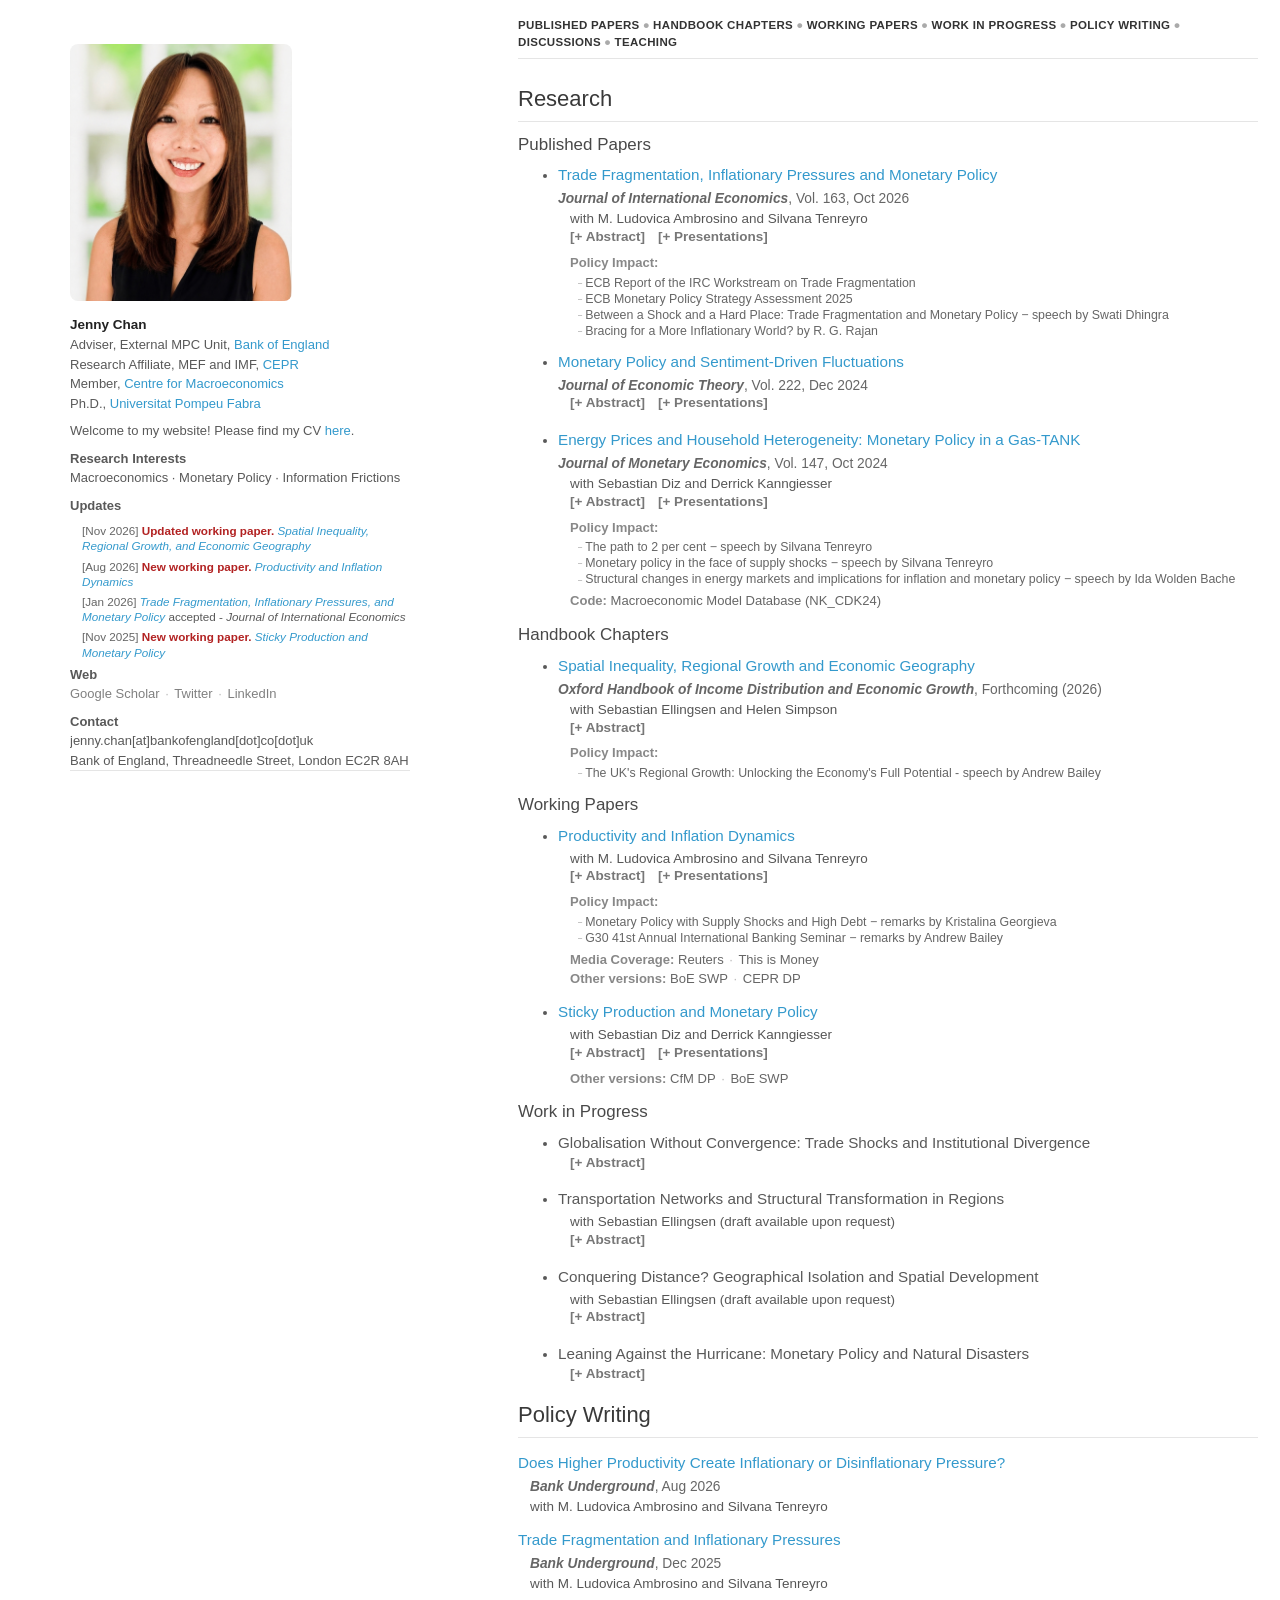
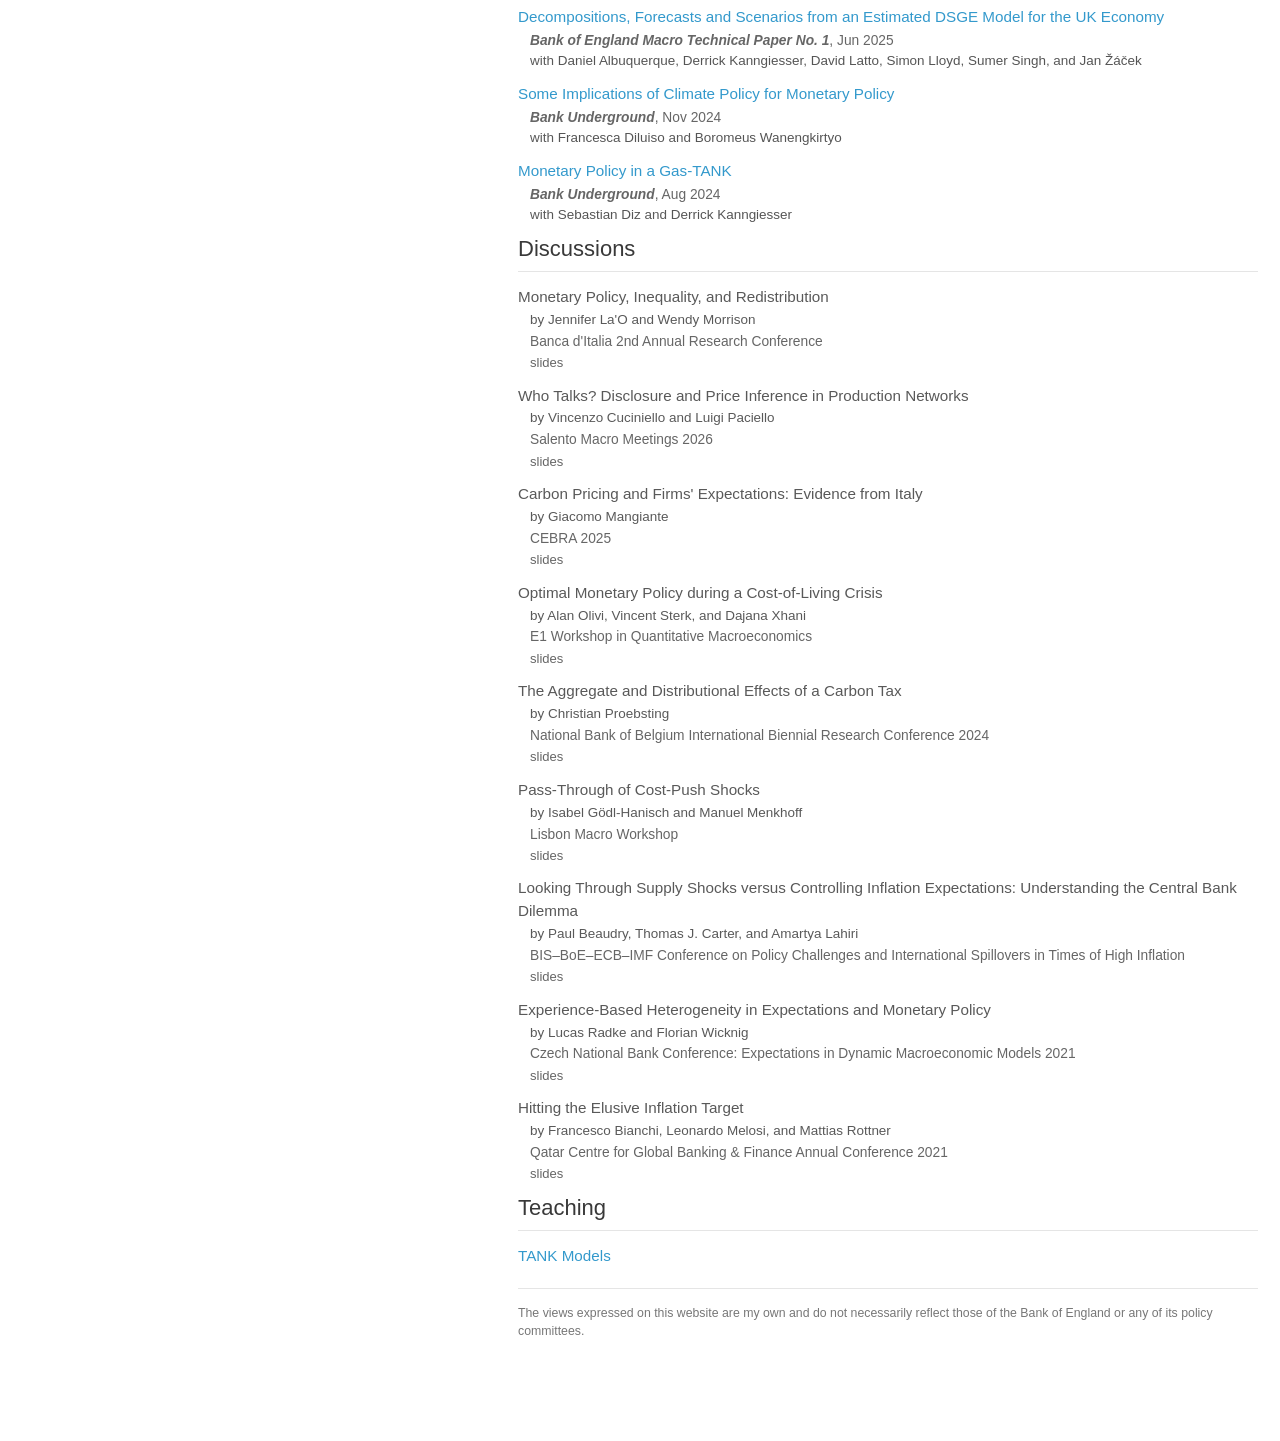
==== commit ef856913: "Add files via upload" ====
--- a/index.html
+++ b/index.html
@@ -122,6 +122,11 @@
       @media screen and (max-width: 740px) {
         .impact-list li { white-space: normal; overflow: visible; text-overflow: clip; padding-left: 0.9em; text-indent: -0.9em; }
       }
+      /* Decluttered styling: plain labels, no-bracket links, quieter co-author names */
+      .label { color: #888; font-weight: 600; }
+      .supplementary .dot, header .dot { color: #bbb; margin: 0 2px; }
+      .coauthors a { color: #555; }
+      .coauthors a:hover { color: #39c; }
     </style>
 
   </head>
@@ -180,9 +185,9 @@
 	</div>
 
 	<p><b>Web</b>
-	<br><a href="https://scholar.google.com/citations?hl=en&user=dgKcbZoAAAAJ" target="_blank" style="color: gray;">[Google Scholar]</a>
-	<a href="https://twitter.com/CJenGo88" target="_blank" style="color: gray;">[Twitter]</a>
-	<a href="https://uk.linkedin.com/in/jenny-chan-1031" target="_blank" style="color: gray;">[LinkedIn]</a>
+	<br><a href="https://scholar.google.com/citations?hl=en&user=dgKcbZoAAAAJ" target="_blank" style="color: gray;">Google Scholar</a> <span class="dot">&middot;</span>
+	<a href="https://twitter.com/CJenGo88" target="_blank" style="color: gray;">Twitter</a> <span class="dot">&middot;</span>
+	<a href="https://uk.linkedin.com/in/jenny-chan-1031" target="_blank" style="color: gray;">LinkedIn</a>
 
 	<p></p><b>Contact</b>
 	<br>jenny.chan[at]bankofengland[dot]co[dot]uk
@@ -250,7 +255,7 @@
 				<div class="conf-note">* Presented by co-author</div>
 			</div>
 			<div class="supplementary">
-				<u>Policy Impact</u>:
+				<span class="label">Policy Impact:</span>
 				<ul class="impact-list">
 					<li><a title="ECB Report of the IRC Workstream on Trade Fragmentation" href="https://www.ecb.europa.eu/pub/pdf/scpops/ecb.op365~362d801aee.en.pdf" target="_blank">ECB Report of the IRC Workstream on Trade Fragmentation</a></li>
 					<li><a title="ECB Monetary Policy Strategy Assessment 2025" href="https://www.ecb.europa.eu/pub/pdf/scpops/ecb.op371.en.pdf" target="_blank">ECB Monetary Policy Strategy Assessment 2025</a></li>
@@ -306,13 +311,13 @@
 				<div class="conf-note">* Presented by co-author</div>
 			</div>
 			<div class="supplementary">
-				<u>Policy Impact</u>:
+				<span class="label">Policy Impact:</span>
 				<ul class="impact-list">
 					<li><a title="The path to 2 per cent − speech by Silvana Tenreyro" href="https://www.bankofengland.co.uk/speech/2022/november/silvana-tenreyro-keynote-speech-at-the-society-of-professional-economists-annual-conference" target="_blank">The path to 2 per cent − speech by Silvana Tenreyro</a></li>
 					<li><a title="Monetary policy in the face of supply shocks − speech by Silvana Tenreyro" href="https://www.ecb.europa.eu/pub/conferences/ecbforum/shared/pdf/2023/Tenreyro_paper.pdf" target="_blank">Monetary policy in the face of supply shocks − speech by Silvana Tenreyro</a></li>
 					<li><a title="Structural changes in energy markets and implications for inflation and monetary policy − speech by Ida Wolden Bache" href="https://www.bis.org/review/r230703b.htm" target="_blank">Structural changes in energy markets and implications for inflation and monetary policy − speech by Ida Wolden Bache</a></li>
 				</ul>
-				<u>Code</u>: <a href="https://www.macromodelbase.com/page/rep-mmb" target="_blank">Macroeconomic Model Database (NK_CDK24)</a>
+				<span class="label">Code:</span> <a href="https://www.macromodelbase.com/page/rep-mmb" target="_blank">Macroeconomic Model Database (NK_CDK24)</a>
 			</div>
 		</li>
 
@@ -336,7 +341,7 @@
 				“place-based policies,” focusing on large-scale programs designed to promote regional convergence.
 			</div>
 			<div class="supplementary">
-				<u>Policy Impact</u>:
+				<span class="label">Policy Impact:</span>
 				<ul class="impact-list">
 					<li><a title="The UK's Regional Growth: Unlocking the Economy's Full Potential - speech by Andrew Bailey" href="https://www.bankofengland.co.uk/speech/2026/november/andrew-bailey-speech-at-the-annual-institute-of-economic-development-conference-london" target="_blank">The UK's Regional Growth: Unlocking the Economy's Full Potential - speech by Andrew Bailey</a></li>
 				</ul>
@@ -372,17 +377,17 @@
 				ECB Conference on Monetary Policy, Reserve Bank of New Zealand, FRB Cleveland Brownbag Seminar, Australian National University, University of Melbourne, Monash University, International and Monetary Economics Network Research Seminar, 7th HeiTüHo Workshop
 			</div>
 			<div class="supplementary">
-				<u>Policy Impact</u>:
+				<span class="label">Policy Impact:</span>
 				<ul class="impact-list">
 					<li><a title="Monetary Policy with Supply Shocks and High Debt − remarks by Kristalina Georgieva" href="https://www.imf.org/en/news/articles/2026/09/07/sp090726-md-monetary-policy-with-supply-shocks-and-high-debt" target="_blank">Monetary Policy with Supply Shocks and High Debt − remarks by Kristalina Georgieva</a></li>
 					<li><a title="G30 41st Annual International Banking Seminar − remarks by Andrew Bailey" href="https://www.youtube.com/live/-EgL8TvOagQ?si=KqjQUtPRRfcPH-6J" target="_blank">G30 41st Annual International Banking Seminar − remarks by Andrew Bailey</a></li>
 				</ul>
-				<u>Media Coverage</u>: 
-				<a href="https://www.reuters.com/business/ai-productivity-gains-may-not-curb-inflation-imfs-tenreyro-warns-2026-08-20/" target="_blank">[Reuters]</a>
-        		<a href="https://www.thisismoney.co.uk/money/markets/article-16070297/Bank-England-insiders-warn-AI-boom-push-rates-Britain.html" target="_blank">[This is Money]</a>
-				<br><u>Other versions</u>:
-				<a href="https://www.bankofengland.co.uk/working-paper/2026/productivity-and-inflation-dynamics" target="_blank">[BoE SWP]</a>
-				<a href="https://cepr.org/publications/dp21876" target="_blank">[CEPR DP]</a>
+				<span class="label">Media Coverage:</span> 
+				<a href="https://www.reuters.com/business/ai-productivity-gains-may-not-curb-inflation-imfs-tenreyro-warns-2026-08-20/" target="_blank">Reuters</a> <span class="dot">&middot;</span>
+        		<a href="https://www.thisismoney.co.uk/money/markets/article-16070297/Bank-England-insiders-warn-AI-boom-push-rates-Britain.html" target="_blank">This is Money</a>
+				<br><span class="label">Other versions:</span>
+				<a href="https://www.bankofengland.co.uk/working-paper/2026/productivity-and-inflation-dynamics" target="_blank">BoE SWP</a> <span class="dot">&middot;</span>
+				<a href="https://cepr.org/publications/dp21876" target="_blank">CEPR DP</a>
 			</div>
 		</li>
 		
@@ -408,8 +413,8 @@
 				BSE Summer Forum, CEMAP (Durham University)
 			</div>
 			<div class="supplementary">
-				<u>Other versions</u>: <a href="https://www.lse.ac.uk/CFM/assets/pdf/CFM-Discussion-Papers-2025/CFMDP2025-27-Paper2.pdf" target="_blank">[CfM DP]</a>
-				<a href="https://www.bankofengland.co.uk/working-paper/2025/sticky-production-and-monetary-policy" target="_blank">[BoE SWP]</a>
+				<span class="label">Other versions:</span> <a href="https://www.lse.ac.uk/CFM/assets/pdf/CFM-Discussion-Papers-2025/CFMDP2025-27-Paper2.pdf" target="_blank">CfM DP</a> <span class="dot">&middot;</span>
+				<a href="https://www.bankofengland.co.uk/working-paper/2025/sticky-production-and-monetary-policy" target="_blank">BoE SWP</a>
 			</div>
 		</li>
 	</ul>
@@ -563,63 +568,63 @@
 	<div class="entry-title"><em>Monetary Policy, Inequality, and Redistribution</em></div>
 	<div class="coauthors">by Jennifer La'O and Wendy Morrison</div>
 	<div class="metadata indent">Banca d'Italia 2nd Annual Research Conference</div>
-	<div class="supplementary indent"><a href="/teaching/CHAN_BdI_discussion.pdf" target="_blank">[slides]</a></div>
+	<div class="supplementary indent"><a href="/teaching/CHAN_BdI_discussion.pdf" target="_blank">slides</a></div>
 	</div>
 
 	<div class="entry">
 	<div class="entry-title"><em>Who Talks? Disclosure and Price Inference in Production Networks</em></div>
 	<div class="coauthors">by Vincenzo Cuciniello and Luigi Paciello</div>
 	<div class="metadata indent">Salento Macro Meetings 2026</div>
-	<div class="supplementary indent"><a href="/teaching/Salento_discussion.pdf" target="_blank">[slides]</a></div>
+	<div class="supplementary indent"><a href="/teaching/Salento_discussion.pdf" target="_blank">slides</a></div>
 	</div>
 
 	<div class="entry">
 	<div class="entry-title"><em>Carbon Pricing and Firms' Expectations: Evidence from Italy</em></div>
 	<div class="coauthors">by Giacomo Mangiante</div>
 	<div class="metadata indent">CEBRA 2025</div>
-	<div class="supplementary indent"><a href="/teaching/CEBRA2025_Discussion_Final.pdf" target="_blank">[slides]</a></div>
+	<div class="supplementary indent"><a href="/teaching/CEBRA2025_Discussion_Final.pdf" target="_blank">slides</a></div>
 	</div>
 
 	<div class="entry">
 	<div class="entry-title"><em>Optimal Monetary Policy during a Cost-of-Living Crisis</em></div>
 	<div class="coauthors">by Alan Olivi, Vincent Sterk, and Dajana Xhani</div>
 	<div class="metadata indent">E1 Workshop in Quantitative Macroeconomics</div>
-	<div class="supplementary indent"><a href="/teaching/e1-Discussion.pdf" target="_blank">[slides]</a></div>
+	<div class="supplementary indent"><a href="/teaching/e1-Discussion.pdf" target="_blank">slides</a></div>
 	</div>
 
 	<div class="entry">
 	<div class="entry-title"><em>The Aggregate and Distributional Effects of a Carbon Tax</em></div>
 	<div class="coauthors">by Christian Proebsting</div>
 	<div class="metadata indent">National Bank of Belgium International Biennial Research Conference 2024</div>
-	<div class="supplementary indent"><a href="/teaching/NBB-Discussion.pdf" target="_blank">[slides]</a></div>
+	<div class="supplementary indent"><a href="/teaching/NBB-Discussion.pdf" target="_blank">slides</a></div>
 	</div>
 
 	<div class="entry">
 	<div class="entry-title"><em>Pass-Through of Cost-Push Shocks</em></div>
 	<div class="coauthors">by Isabel Gödl-Hanisch and Manuel Menkhoff</div>
 	<div class="metadata indent">Lisbon Macro Workshop</div>
-	<div class="supplementary indent"><a href="/teaching/Lisbon-DiscussionGodl-HanischMenkhoff.pdf" target="_blank">[slides]</a></div>
+	<div class="supplementary indent"><a href="/teaching/Lisbon-DiscussionGodl-HanischMenkhoff.pdf" target="_blank">slides</a></div>
 	</div>
 
 	<div class="entry">
 	<div class="entry-title"><em>Looking Through Supply Shocks versus Controlling Inflation Expectations: Understanding the Central Bank Dilemma</em></div>
 	<div class="coauthors">by Paul Beaudry, Thomas J. Carter, and Amartya Lahiri</div>
 	<div class="metadata indent">BIS–BoE–ECB–IMF Conference on Policy Challenges and International Spillovers in Times of High Inflation</div>
-	<div class="supplementary indent"><a href="/teaching/Spillovers-DiscussionBeaudryCarterLahiri.pdf" target="_blank">[slides]</a></div>
+	<div class="supplementary indent"><a href="/teaching/Spillovers-DiscussionBeaudryCarterLahiri.pdf" target="_blank">slides</a></div>
 	</div>
 
 	<div class="entry">
 	<div class="entry-title"><em>Experience-Based Heterogeneity in Expectations and Monetary Policy</em></div>
 	<div class="coauthors">by Lucas Radke and Florian Wicknig</div>
 	<div class="metadata indent">Czech National Bank Conference: Expectations in Dynamic Macroeconomic Models 2021</div>
-	<div class="supplementary indent"><a href="/teaching/CNB-DiscussionRadkeWicknig.pdf" target="_blank">[slides]</a></div>
+	<div class="supplementary indent"><a href="/teaching/CNB-DiscussionRadkeWicknig.pdf" target="_blank">slides</a></div>
 	</div>
 
 	<div class="entry">
 	<div class="entry-title"><em>Hitting the Elusive Inflation Target</em></div>
 	<div class="coauthors">by Francesco Bianchi, Leonardo Melosi, and Mattias Rottner</div>
 	<div class="metadata indent">Qatar Centre for Global Banking & Finance Annual Conference 2021</div>
-	<div class="supplementary indent"><a href="/teaching/QCBGF-DiscussionBMR.pdf" target="_blank">[slides]</a></div>
+	<div class="supplementary indent"><a href="/teaching/QCBGF-DiscussionBMR.pdf" target="_blank">slides</a></div>
 	</div>
 
 	<h2 id="teaching">Teaching</h2>
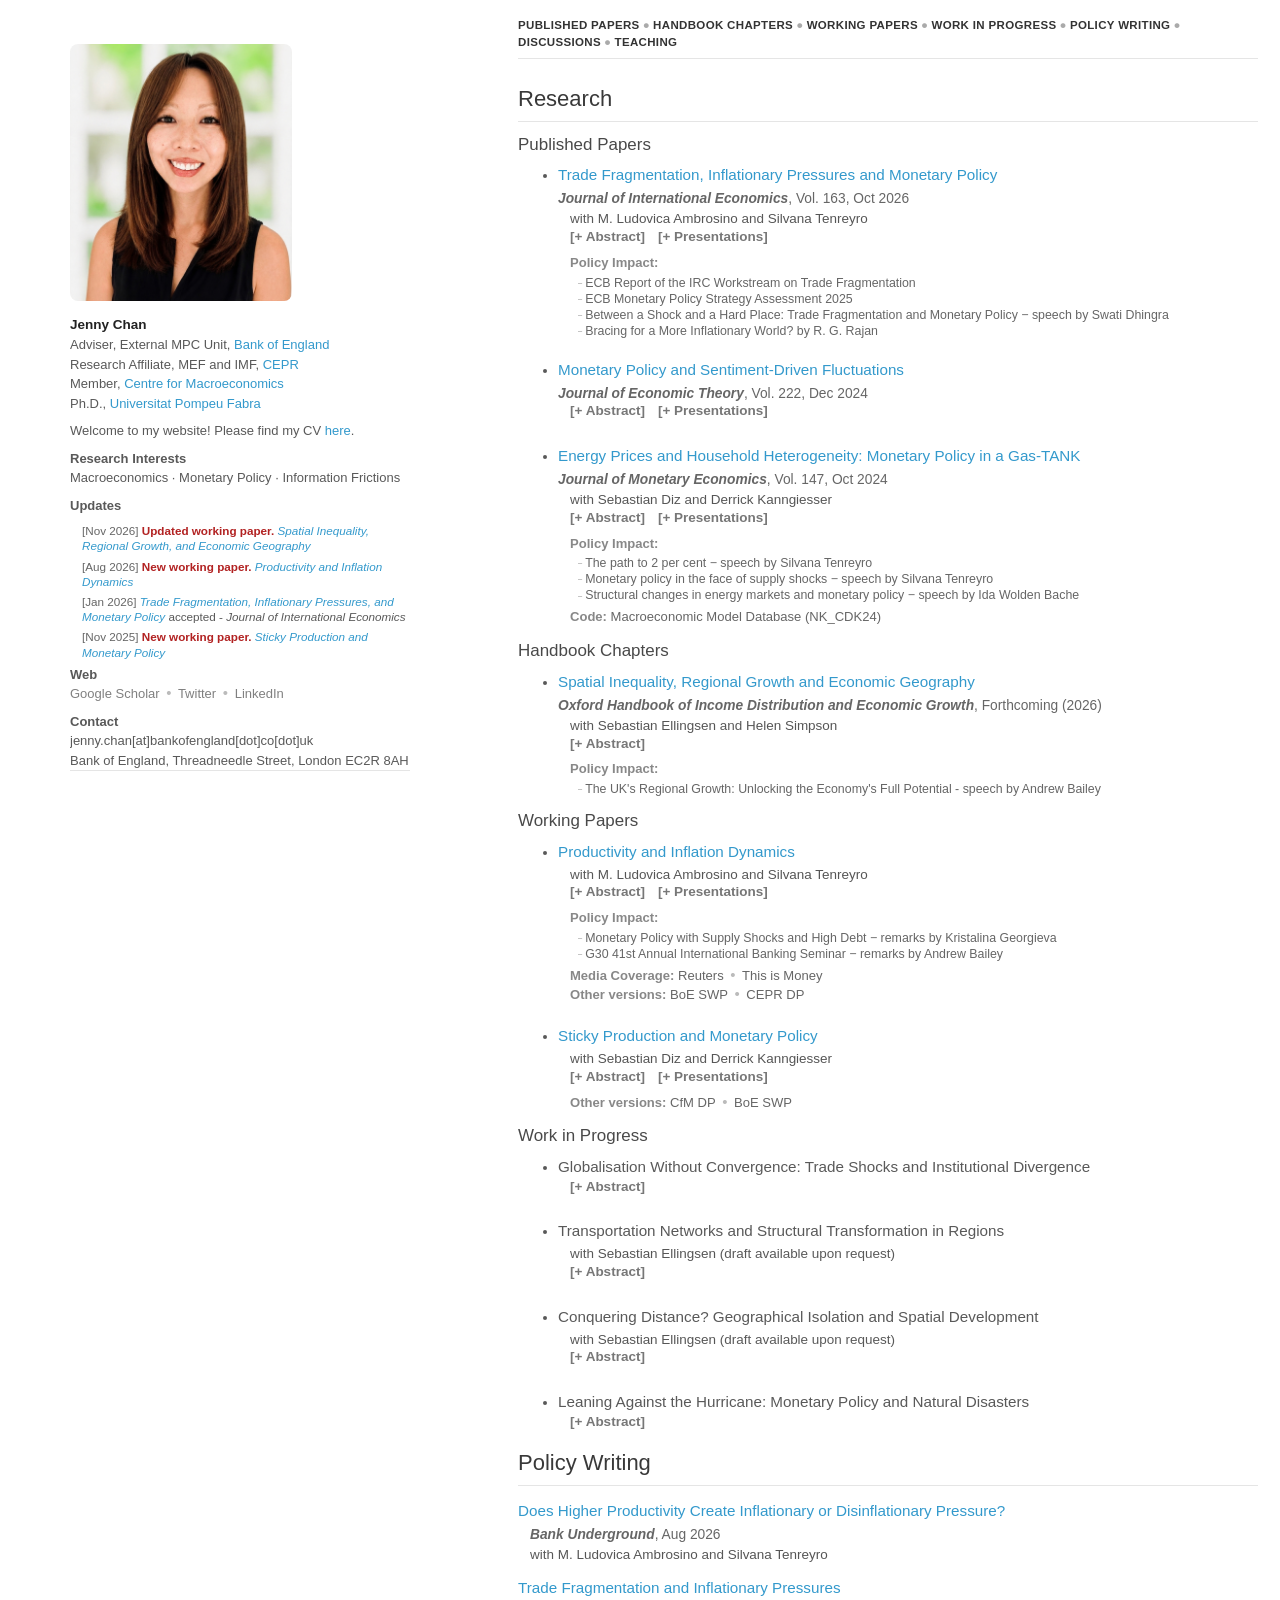
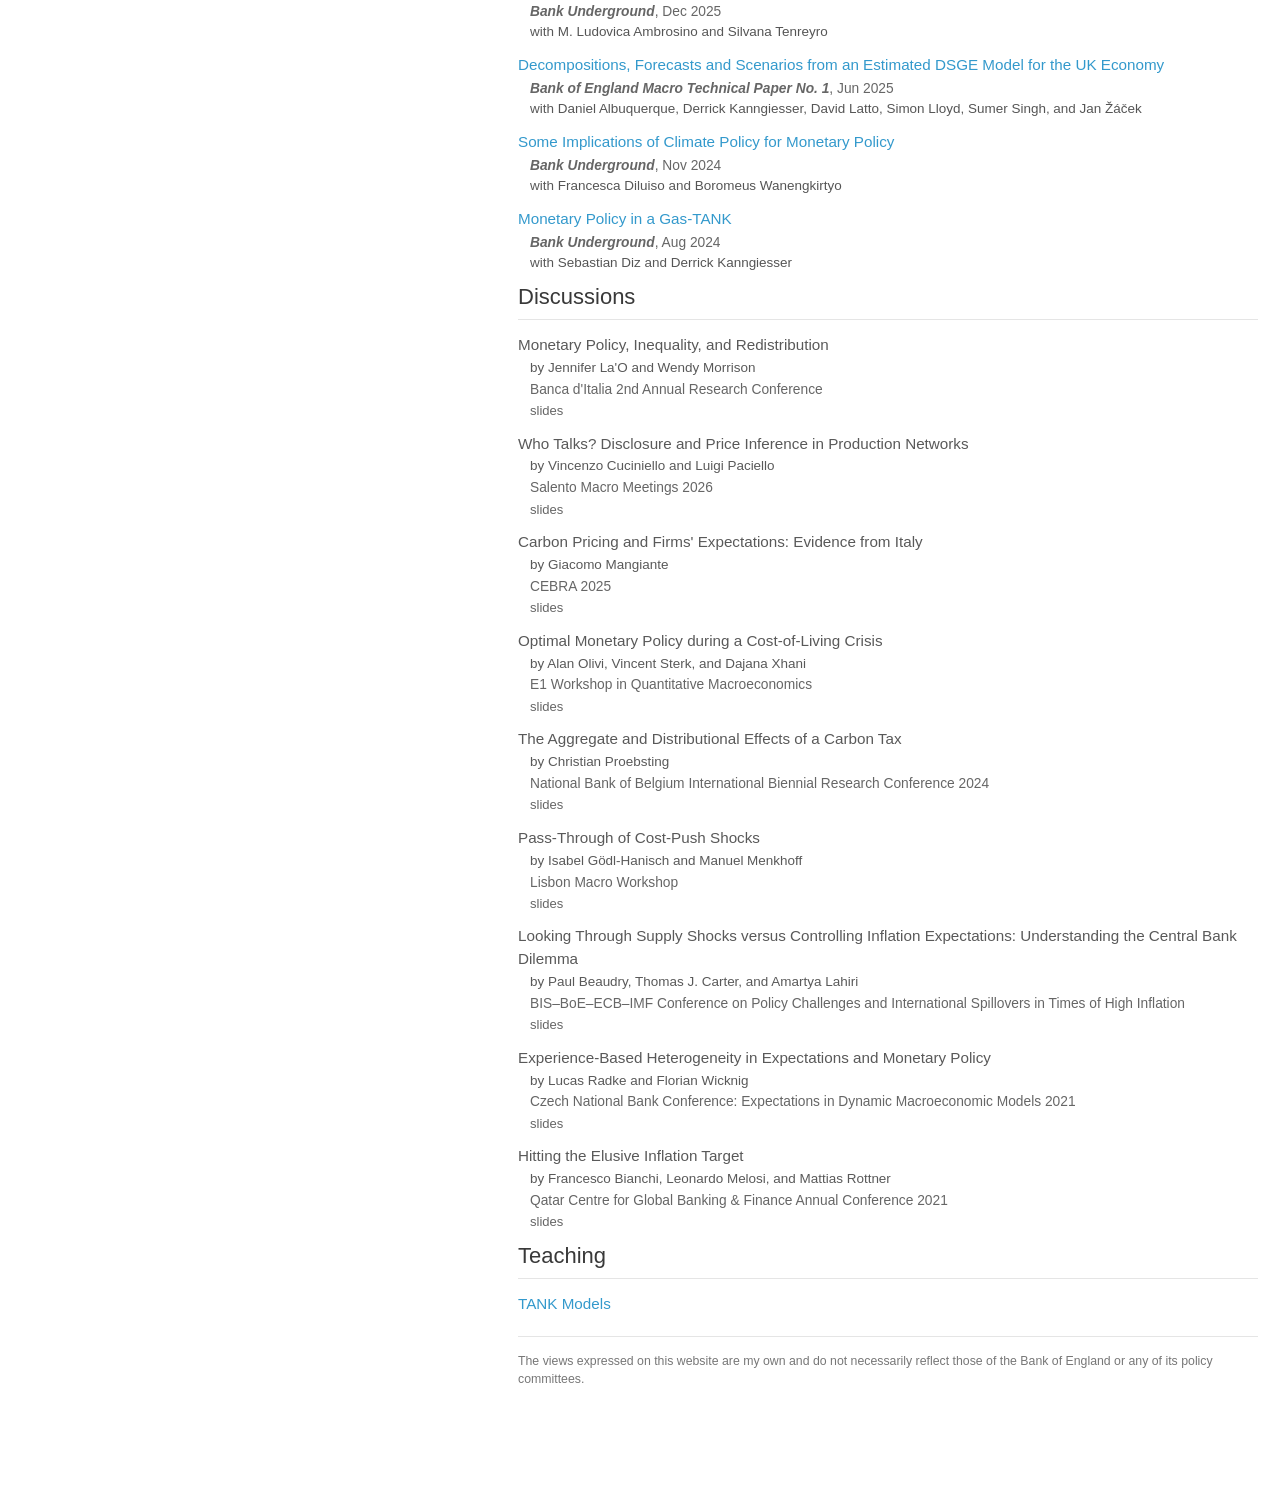
==== commit 7b1b6e9c: "Add files via upload" ====
--- a/index.html
+++ b/index.html
@@ -55,6 +55,8 @@
       h2[id], h3[id] { scroll-margin-top: 100px; }
 
       .entry { margin-bottom: 12px; }
+      ul.bullet-list > .entry { margin-bottom: 20px; }  /* a bit more air between papers */
+      ul.bullet-list > .entry:last-child { margin-bottom: 12px; }
       .entry-title { font-size: 1.05em; }
       .entry-title a, .entry-title-text, .entry-title em, .entry-title i { font-style: normal; }  /* titles upright (were italic) */
 
@@ -124,7 +126,7 @@
       }
       /* Decluttered styling: plain labels, no-bracket links, quieter co-author names */
       .label { color: #888; font-weight: 600; }
-      .supplementary .dot, header .dot { color: #bbb; margin: 0 2px; }
+      .supplementary .dot, header .dot { color: #bbb; margin: 0 3px; font-size: 1.15em; line-height: 0; }
       .coauthors a { color: #555; }
       .coauthors a:hover { color: #39c; }
     </style>
@@ -185,8 +187,8 @@
 	</div>
 
 	<p><b>Web</b>
-	<br><a href="https://scholar.google.com/citations?hl=en&user=dgKcbZoAAAAJ" target="_blank" style="color: gray;">Google Scholar</a> <span class="dot">&middot;</span>
-	<a href="https://twitter.com/CJenGo88" target="_blank" style="color: gray;">Twitter</a> <span class="dot">&middot;</span>
+	<br><a href="https://scholar.google.com/citations?hl=en&user=dgKcbZoAAAAJ" target="_blank" style="color: gray;">Google Scholar</a> <span class="dot">&bull;</span>
+	<a href="https://twitter.com/CJenGo88" target="_blank" style="color: gray;">Twitter</a> <span class="dot">&bull;</span>
 	<a href="https://uk.linkedin.com/in/jenny-chan-1031" target="_blank" style="color: gray;">LinkedIn</a>
 
 	<p></p><b>Contact</b>
@@ -315,7 +317,7 @@
 				<ul class="impact-list">
 					<li><a title="The path to 2 per cent − speech by Silvana Tenreyro" href="https://www.bankofengland.co.uk/speech/2022/november/silvana-tenreyro-keynote-speech-at-the-society-of-professional-economists-annual-conference" target="_blank">The path to 2 per cent − speech by Silvana Tenreyro</a></li>
 					<li><a title="Monetary policy in the face of supply shocks − speech by Silvana Tenreyro" href="https://www.ecb.europa.eu/pub/conferences/ecbforum/shared/pdf/2023/Tenreyro_paper.pdf" target="_blank">Monetary policy in the face of supply shocks − speech by Silvana Tenreyro</a></li>
-					<li><a title="Structural changes in energy markets and implications for inflation and monetary policy − speech by Ida Wolden Bache" href="https://www.bis.org/review/r230703b.htm" target="_blank">Structural changes in energy markets and implications for inflation and monetary policy − speech by Ida Wolden Bache</a></li>
+					<li><a title="Structural changes in energy markets and implications for inflation and monetary policy − speech by Ida Wolden Bache" href="https://www.bis.org/review/r230703b.htm" target="_blank">Structural changes in energy markets and monetary policy − speech by Ida Wolden Bache</a></li>
 				</ul>
 				<span class="label">Code:</span> <a href="https://www.macromodelbase.com/page/rep-mmb" target="_blank">Macroeconomic Model Database (NK_CDK24)</a>
 			</div>
@@ -383,10 +385,10 @@
 					<li><a title="G30 41st Annual International Banking Seminar − remarks by Andrew Bailey" href="https://www.youtube.com/live/-EgL8TvOagQ?si=KqjQUtPRRfcPH-6J" target="_blank">G30 41st Annual International Banking Seminar − remarks by Andrew Bailey</a></li>
 				</ul>
 				<span class="label">Media Coverage:</span> 
-				<a href="https://www.reuters.com/business/ai-productivity-gains-may-not-curb-inflation-imfs-tenreyro-warns-2026-08-20/" target="_blank">Reuters</a> <span class="dot">&middot;</span>
+				<a href="https://www.reuters.com/business/ai-productivity-gains-may-not-curb-inflation-imfs-tenreyro-warns-2026-08-20/" target="_blank">Reuters</a> <span class="dot">&bull;</span>
         		<a href="https://www.thisismoney.co.uk/money/markets/article-16070297/Bank-England-insiders-warn-AI-boom-push-rates-Britain.html" target="_blank">This is Money</a>
 				<br><span class="label">Other versions:</span>
-				<a href="https://www.bankofengland.co.uk/working-paper/2026/productivity-and-inflation-dynamics" target="_blank">BoE SWP</a> <span class="dot">&middot;</span>
+				<a href="https://www.bankofengland.co.uk/working-paper/2026/productivity-and-inflation-dynamics" target="_blank">BoE SWP</a> <span class="dot">&bull;</span>
 				<a href="https://cepr.org/publications/dp21876" target="_blank">CEPR DP</a>
 			</div>
 		</li>
@@ -413,7 +415,7 @@
 				BSE Summer Forum, CEMAP (Durham University)
 			</div>
 			<div class="supplementary">
-				<span class="label">Other versions:</span> <a href="https://www.lse.ac.uk/CFM/assets/pdf/CFM-Discussion-Papers-2025/CFMDP2025-27-Paper2.pdf" target="_blank">CfM DP</a> <span class="dot">&middot;</span>
+				<span class="label">Other versions:</span> <a href="https://www.lse.ac.uk/CFM/assets/pdf/CFM-Discussion-Papers-2025/CFMDP2025-27-Paper2.pdf" target="_blank">CfM DP</a> <span class="dot">&bull;</span>
 				<a href="https://www.bankofengland.co.uk/working-paper/2025/sticky-production-and-monetary-policy" target="_blank">BoE SWP</a>
 			</div>
 		</li>
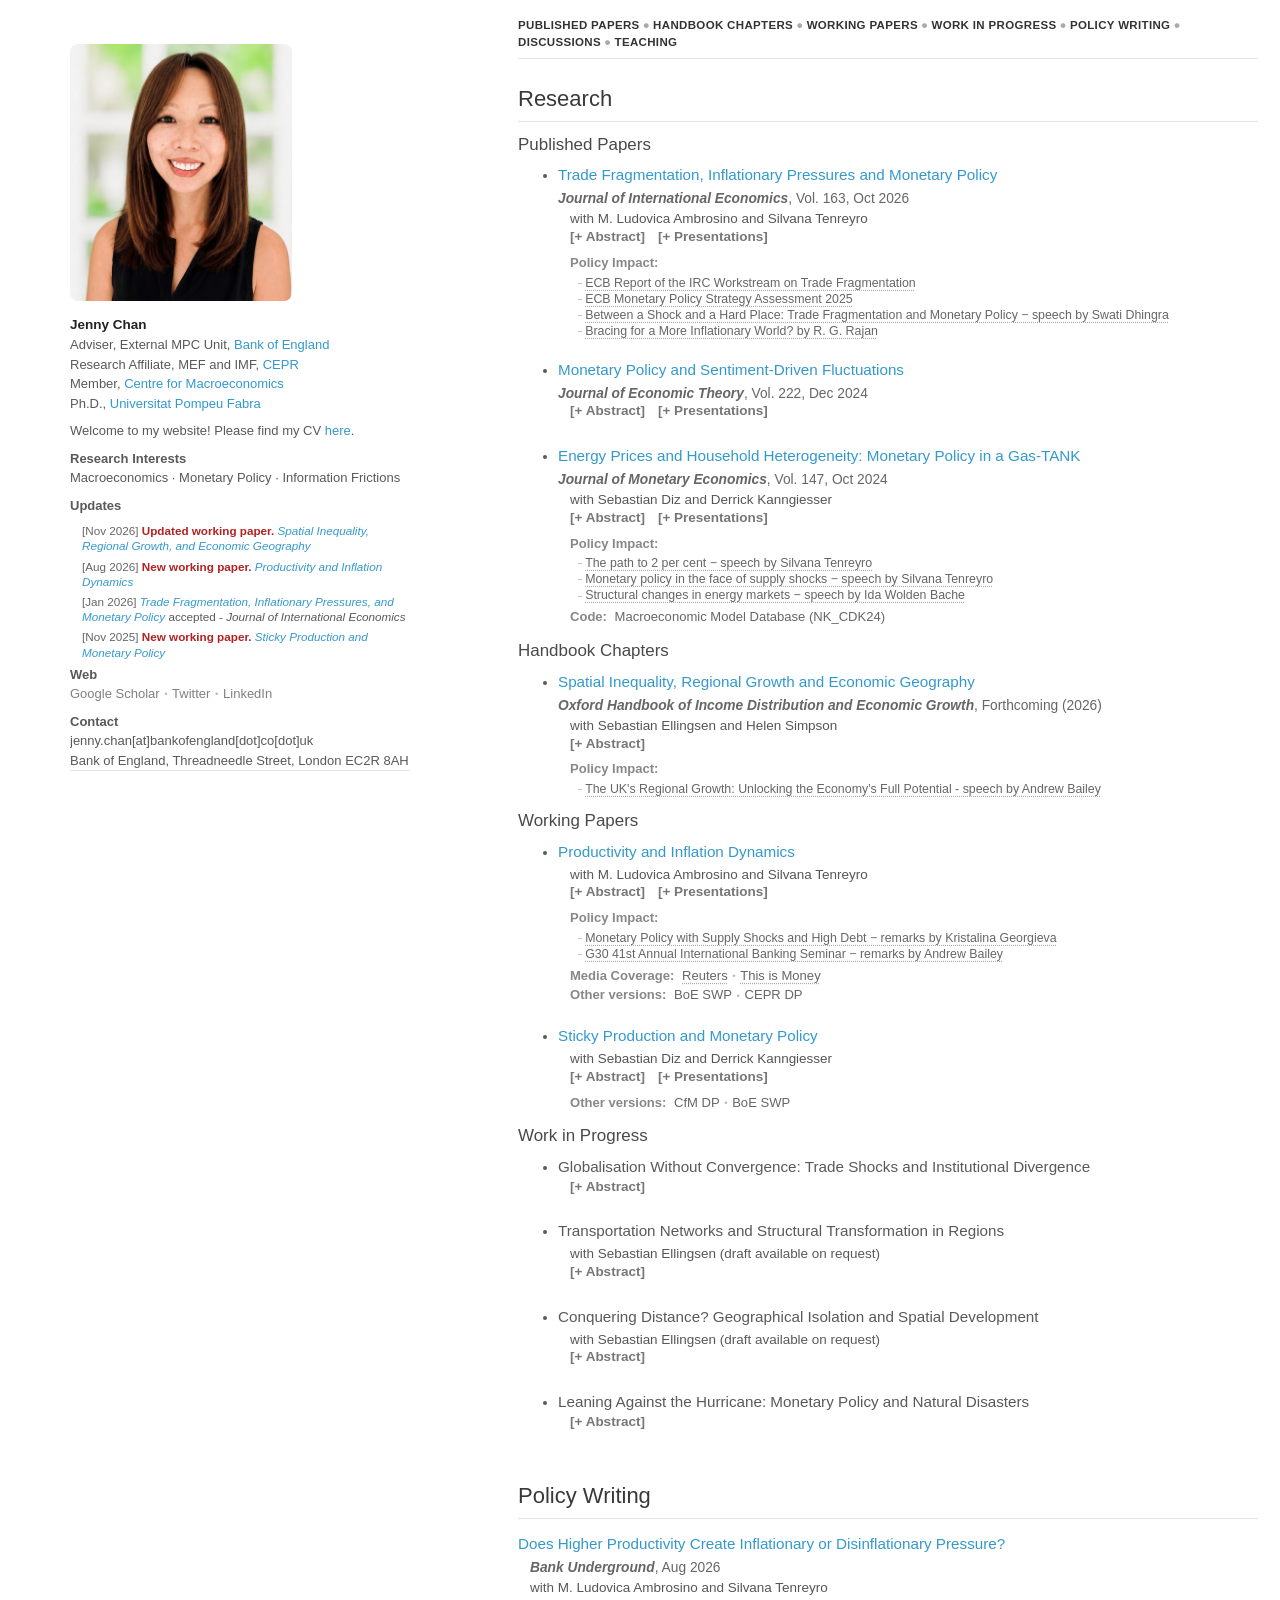
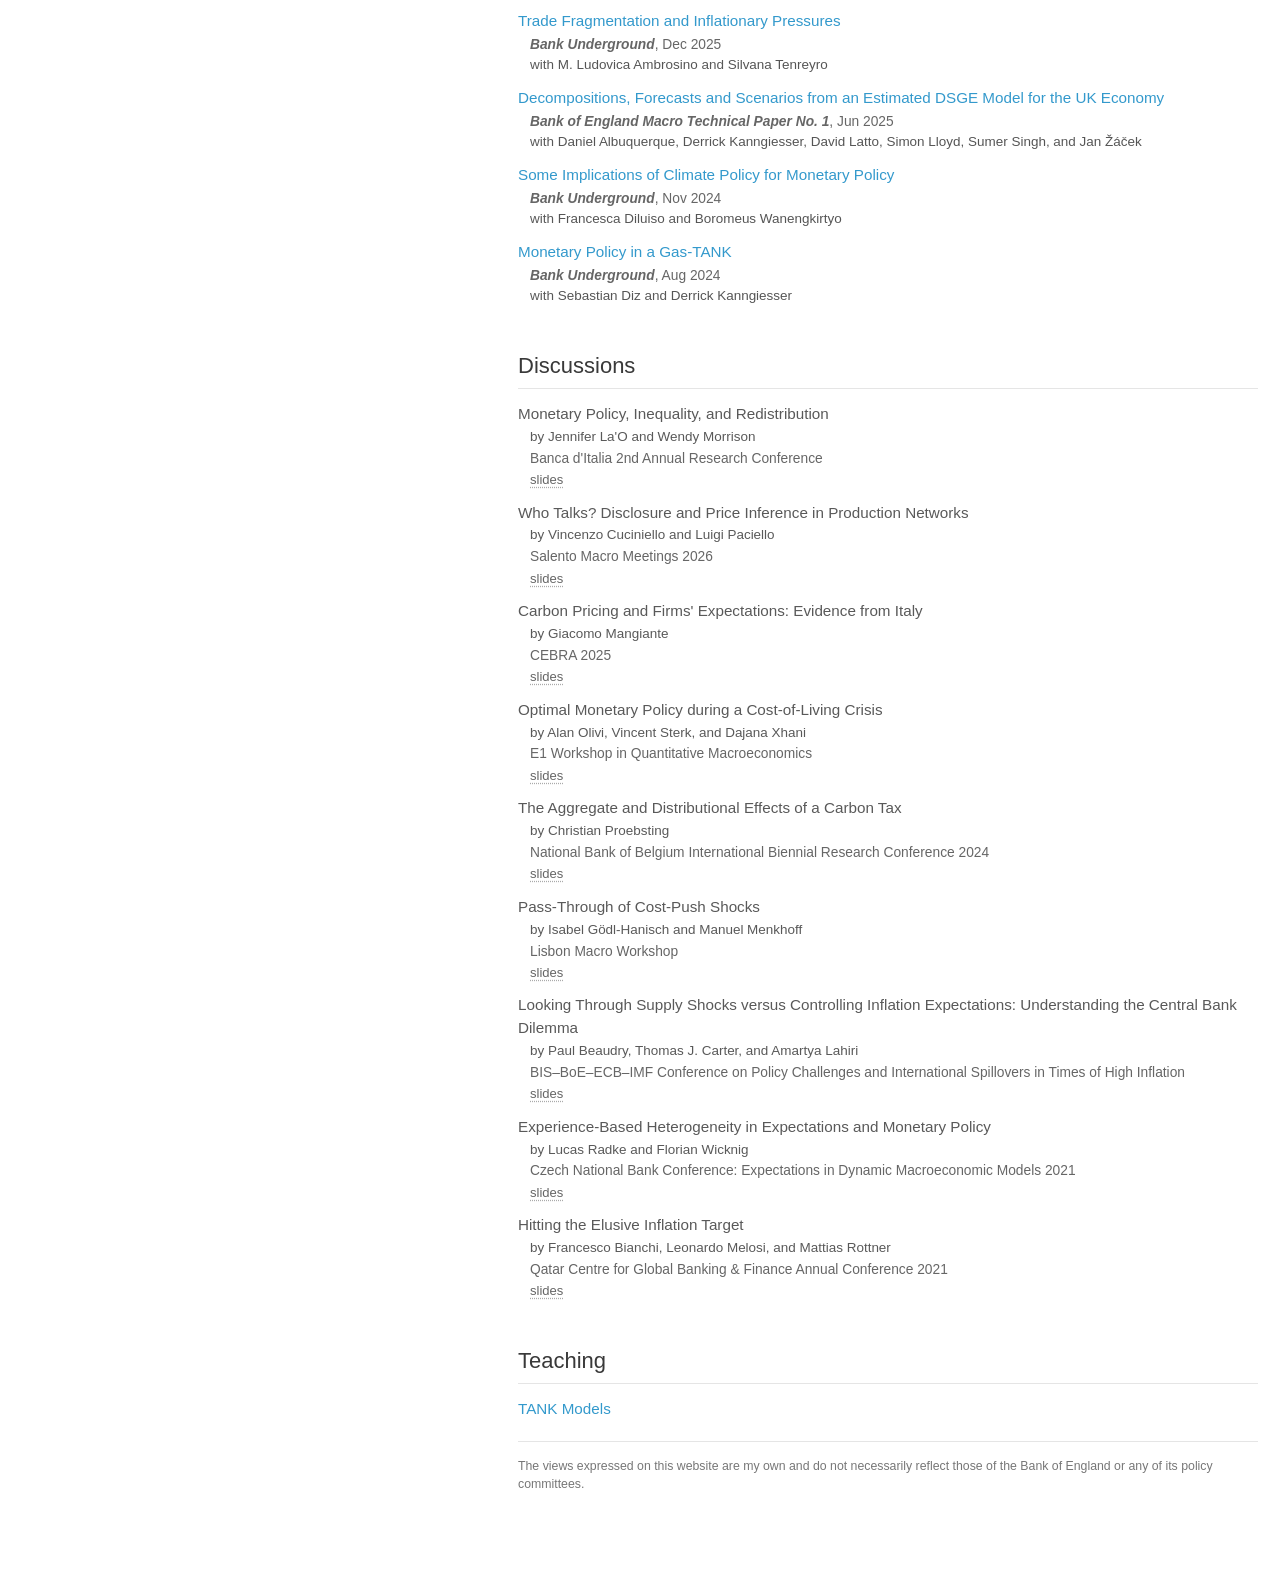
==== commit dace1b2c: "Add files via upload" ====
--- a/index.html
+++ b/index.html
@@ -125,10 +125,15 @@
         .impact-list li { white-space: normal; overflow: visible; text-overflow: clip; padding-left: 0.9em; text-indent: -0.9em; }
       }
       /* Decluttered styling: plain labels, no-bracket links, quieter co-author names */
-      .label { color: #888; font-weight: 600; }
-      .supplementary .dot, header .dot { color: #bbb; margin: 0 3px; font-size: 1.15em; line-height: 0; }
+      .label { color: #888; font-weight: 600; margin-right: 4px; }
+      .supplementary .dot, header .dot { color: #bbb; margin: 0 1px; font-size: 0.75em; line-height: 0; vertical-align: 0.1em; }
       .coauthors a { color: #555; }
       .coauthors a:hover { color: #39c; }
+      /* Dotted underline so Policy Impact items and slides read as links */
+      .impact-list a, .supplementary.indent a, a.media { text-decoration: underline dotted; text-decoration-color: #aaa; text-underline-offset: 3px; }
+      .impact-list a:hover, .supplementary.indent a:hover, a.media:hover { color: #39c; text-decoration-color: #39c; }
+      /* Extra space before each main section */
+      #content > h2[id] { margin-top: 48px; }
     </style>
 
   </head>
@@ -317,7 +322,7 @@
 				<ul class="impact-list">
 					<li><a title="The path to 2 per cent − speech by Silvana Tenreyro" href="https://www.bankofengland.co.uk/speech/2022/november/silvana-tenreyro-keynote-speech-at-the-society-of-professional-economists-annual-conference" target="_blank">The path to 2 per cent − speech by Silvana Tenreyro</a></li>
 					<li><a title="Monetary policy in the face of supply shocks − speech by Silvana Tenreyro" href="https://www.ecb.europa.eu/pub/conferences/ecbforum/shared/pdf/2023/Tenreyro_paper.pdf" target="_blank">Monetary policy in the face of supply shocks − speech by Silvana Tenreyro</a></li>
-					<li><a title="Structural changes in energy markets and implications for inflation and monetary policy − speech by Ida Wolden Bache" href="https://www.bis.org/review/r230703b.htm" target="_blank">Structural changes in energy markets and monetary policy − speech by Ida Wolden Bache</a></li>
+					<li><a title="Structural changes in energy markets and implications for inflation and monetary policy − speech by Ida Wolden Bache" href="https://www.bis.org/review/r230703b.htm" target="_blank">Structural changes in energy markets − speech by Ida Wolden Bache</a></li>
 				</ul>
 				<span class="label">Code:</span> <a href="https://www.macromodelbase.com/page/rep-mmb" target="_blank">Macroeconomic Model Database (NK_CDK24)</a>
 			</div>
@@ -385,8 +390,8 @@
 					<li><a title="G30 41st Annual International Banking Seminar − remarks by Andrew Bailey" href="https://www.youtube.com/live/-EgL8TvOagQ?si=KqjQUtPRRfcPH-6J" target="_blank">G30 41st Annual International Banking Seminar − remarks by Andrew Bailey</a></li>
 				</ul>
 				<span class="label">Media Coverage:</span> 
-				<a href="https://www.reuters.com/business/ai-productivity-gains-may-not-curb-inflation-imfs-tenreyro-warns-2026-08-20/" target="_blank">Reuters</a> <span class="dot">&bull;</span>
-        		<a href="https://www.thisismoney.co.uk/money/markets/article-16070297/Bank-England-insiders-warn-AI-boom-push-rates-Britain.html" target="_blank">This is Money</a>
+				<a class="media" href="https://www.reuters.com/business/ai-productivity-gains-may-not-curb-inflation-imfs-tenreyro-warns-2026-08-20/" target="_blank">Reuters</a> <span class="dot">&bull;</span>
+        		<a class="media" href="https://www.thisismoney.co.uk/money/markets/article-16070297/Bank-England-insiders-warn-AI-boom-push-rates-Britain.html" target="_blank">This is Money</a>
 				<br><span class="label">Other versions:</span>
 				<a href="https://www.bankofengland.co.uk/working-paper/2026/productivity-and-inflation-dynamics" target="_blank">BoE SWP</a> <span class="dot">&bull;</span>
 				<a href="https://cepr.org/publications/dp21876" target="_blank">CEPR DP</a>
@@ -448,7 +453,7 @@
 
 			<li class="entry">
 			<div class="entry-title"><span class="entry-title-text">Transportation Networks and Structural Transformation in Regions</span></div>
-			<div class="coauthors">with <a href="https://sebastianellingsen.github.io/" target="_blank">Sebastian Ellingsen</a> (draft available upon request)</div>
+			<div class="coauthors">with <a href="https://sebastianellingsen.github.io/" target="_blank">Sebastian Ellingsen</a> (draft available on request)</div>
 			<button class="accordion"></button>
 			<div class="panel" id="section09">
 				Since 1900, rural regions in Europe experienced more rapid income growth and
@@ -467,7 +472,7 @@
 
 			<li class="entry">
 			<div class="entry-title"><span class="entry-title-text">Conquering Distance? Geographical Isolation and Spatial Development</span></div>
-			<div class="coauthors">with <a href="https://sebastianellingsen.github.io/" target="_blank">Sebastian Ellingsen</a> (draft available upon request)</div>
+			<div class="coauthors">with <a href="https://sebastianellingsen.github.io/" target="_blank">Sebastian Ellingsen</a> (draft available on request)</div>
 			<button class="accordion"></button>
 			<div class="panel" id="section07">
 				What is the effect of past market access on spatial development? We study this question by constructing
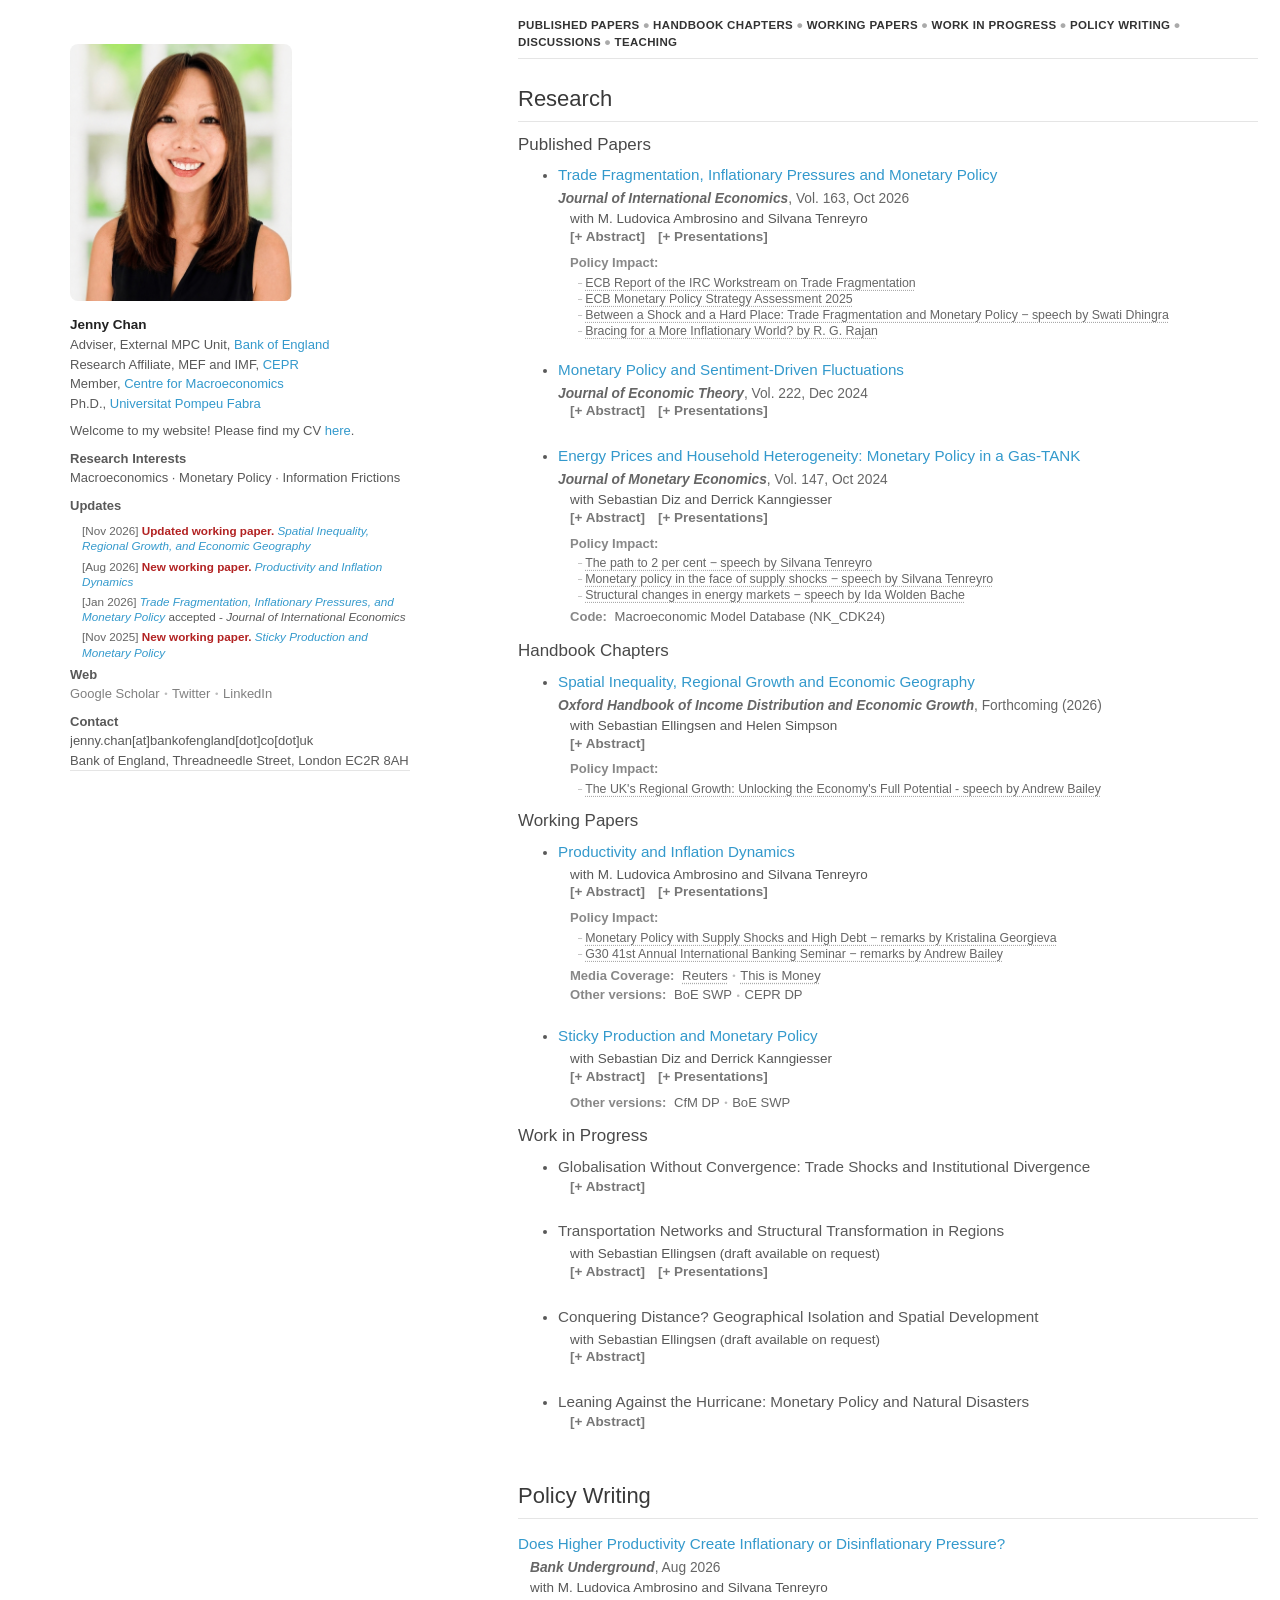
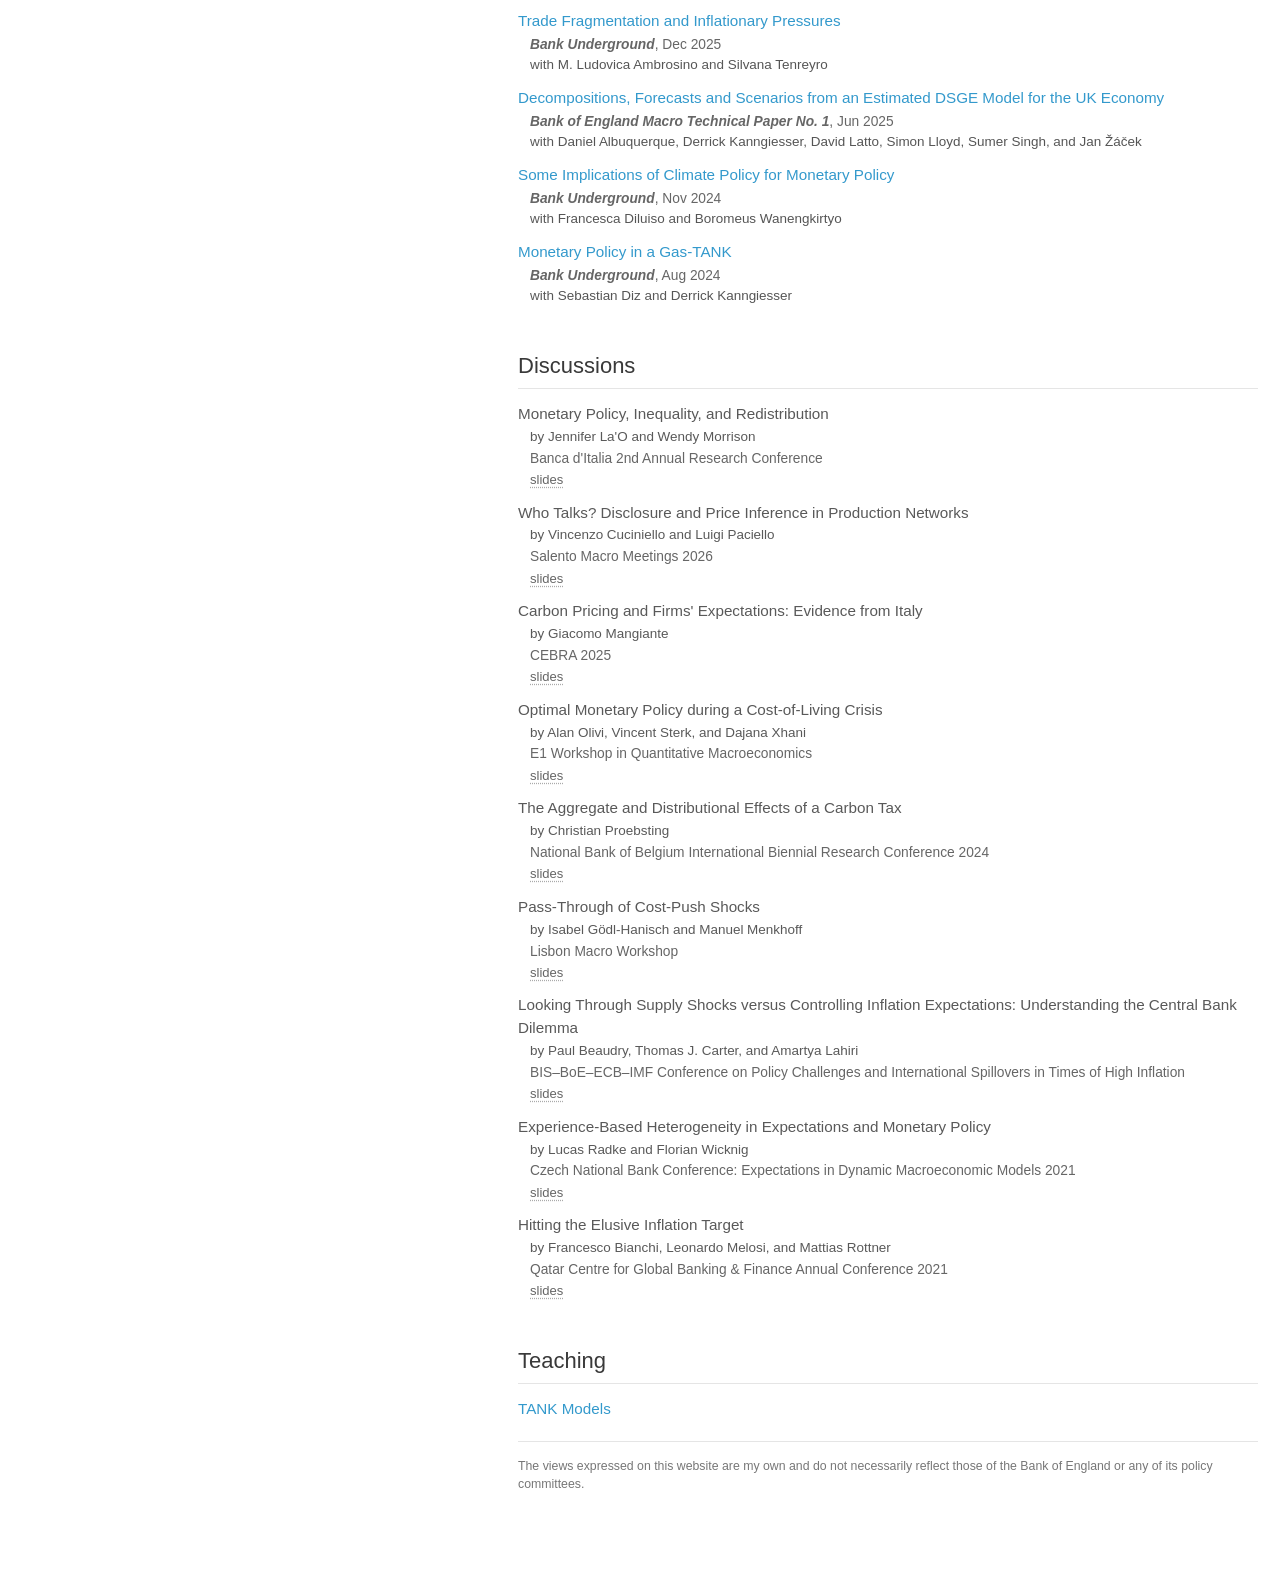
==== commit 3992580d: "Add files via upload" ====
--- a/index.html
+++ b/index.html
@@ -83,6 +83,7 @@
         margin-top: 4px;
       }
       .supplementary a { color: #666; }
+      .supplementary a:hover { color: #39c; }  /* every supplementary link (Code, Other versions, ...) turns blue on hover */
 
       header p { margin-bottom: 8px; }
       /* Compact sidebar so it fits on a laptop screen without scrolling */
@@ -468,6 +469,11 @@
 				account for the full catchup observed in the data. Our findings suggest alternative
 				mechanisms are important in accounting for rural catchup across European regions.
 			</div>
+			<button class="accordion conf"></button>
+			<div class="panel" id="section09-conf">
+				LSE-CEPR Spatial Disparities RPN Workshop*, European Trade Study Group (ETSG) Conference*
+				<div class="conf-note">* Presented by co-author</div>
+			</div>
 			</li>
 
 			<li class="entry">
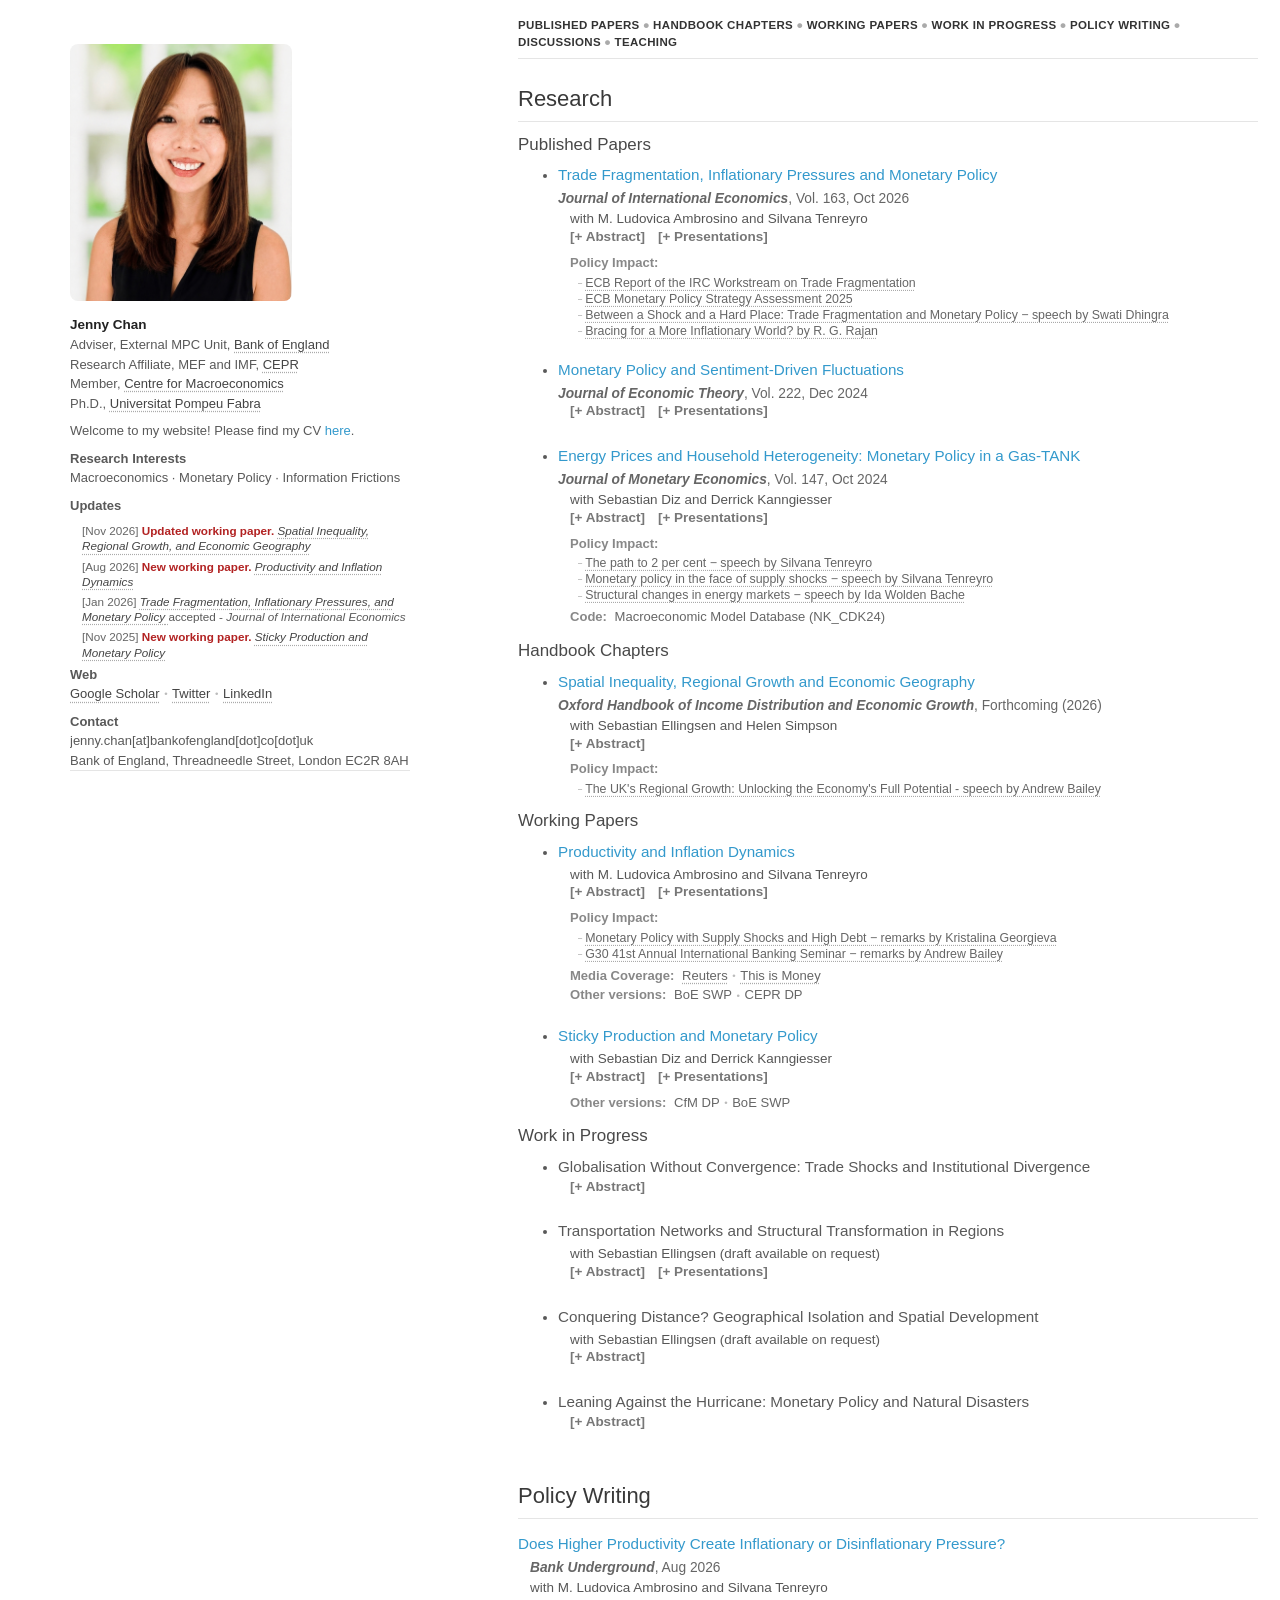
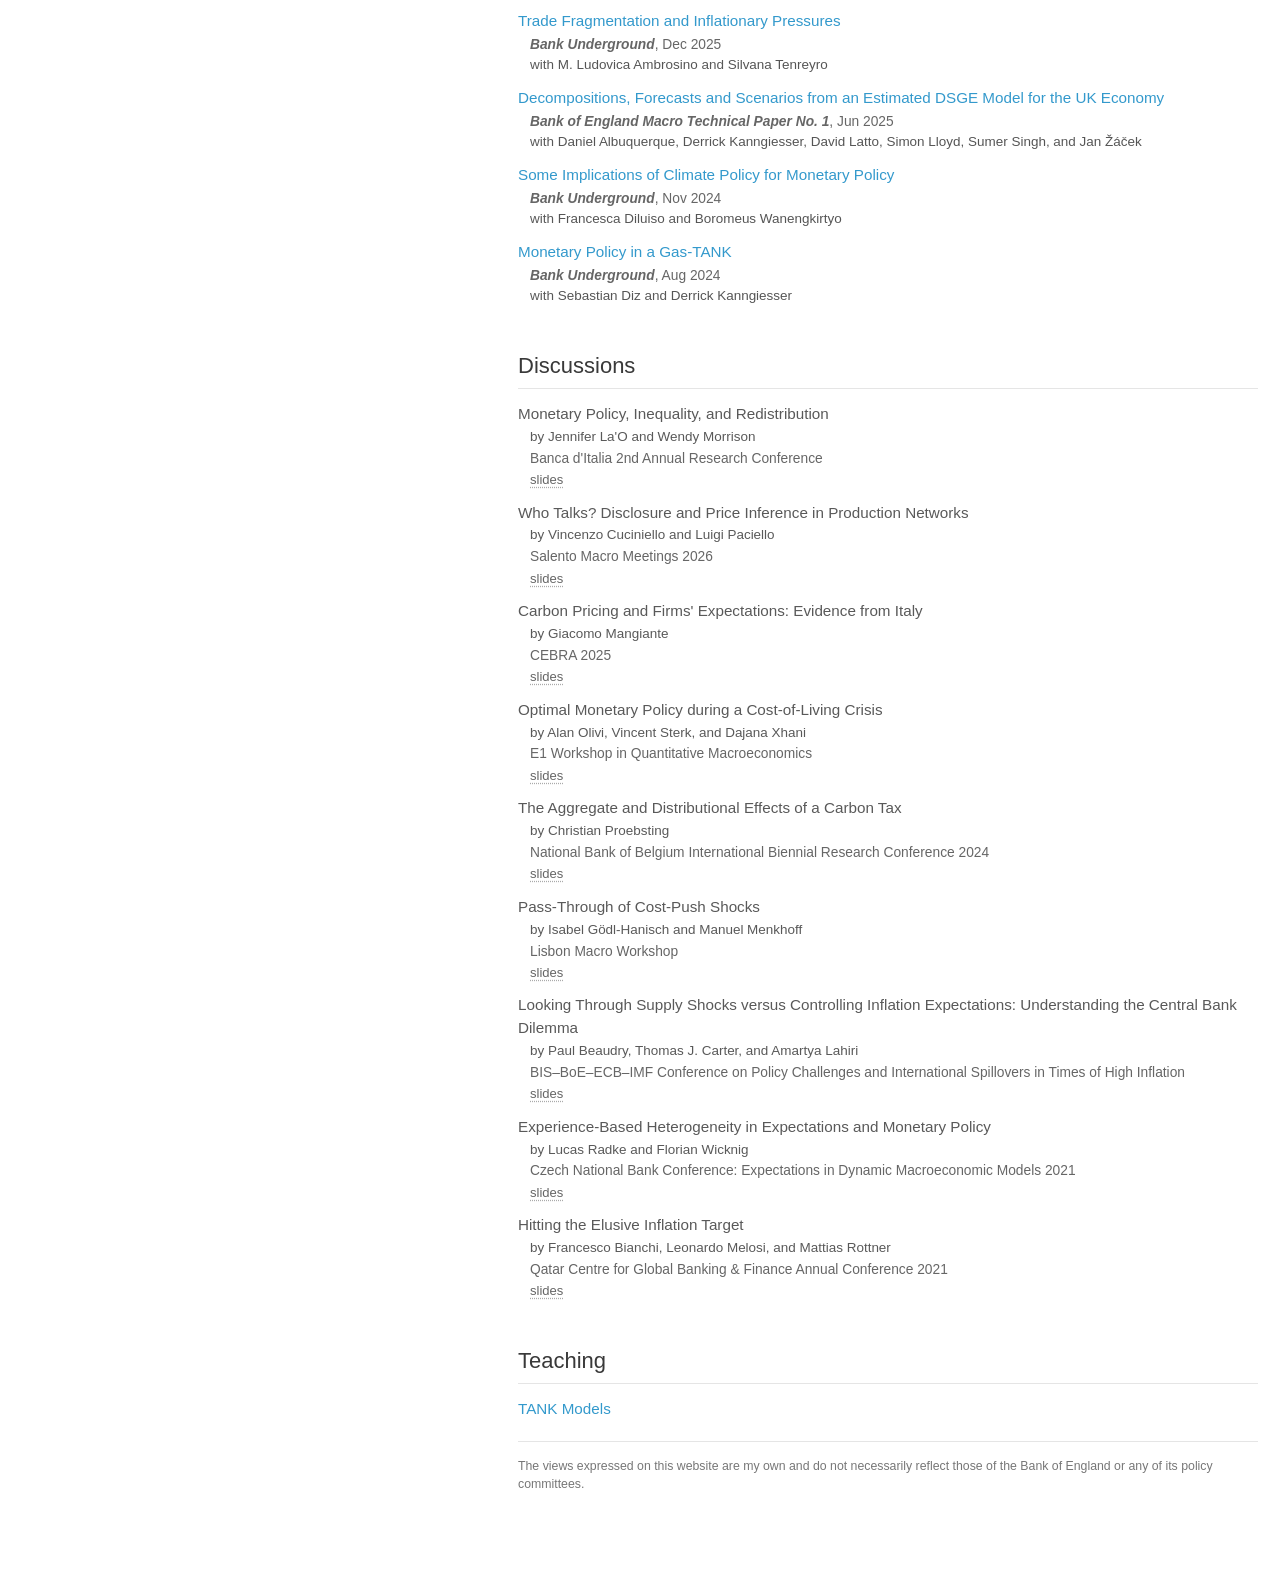
==== commit e661c8d8: "Add files via upload" ====
--- a/index.html
+++ b/index.html
@@ -135,6 +135,11 @@
       .impact-list a:hover, .supplementary.indent a:hover, a.media:hover { color: #39c; text-decoration-color: #39c; }
       /* Extra space before each main section */
       #content > h2[id] { margin-top: 48px; }
+      /* Sidebar links: text colour with a light dotted underline, blue on hover (CV link stays blue) */
+      header a, header a[style] { color: #444 !important; text-decoration: underline dotted; text-decoration-color: #aaa; text-underline-offset: 3px; }
+      header a:hover, header a[style]:hover { color: #39c !important; text-decoration-color: #39c; }
+      header a.cv-link { color: #39c !important; text-decoration: none; }
+      header a.cv-link:hover { text-decoration: underline; }
     </style>
 
   </head>
@@ -149,7 +154,7 @@
 	<br>Member, <a href="https://www.lse.ac.uk/CFM" target="_blank">Centre for Macroeconomics</a>
 	<br>Ph.D., <a href="https://www.upf.edu/en/web/econ" target="_blank">Universitat Pompeu Fabra</a></p>
 
-	<p>Welcome to my website! Please find my CV <a href="/cv/CV_JChan_Sep2026.pdf" target="_blank">here</a>.</p>
+	<p>Welcome to my website! Please find my CV <a class="cv-link" href="/cv/CV_JChan_Sep2026.pdf" target="_blank">here</a>.</p>
 
 	<p><b>Research Interests</b>
 	<br>Macroeconomics &middot; Monetary Policy &middot; Information Frictions</p>
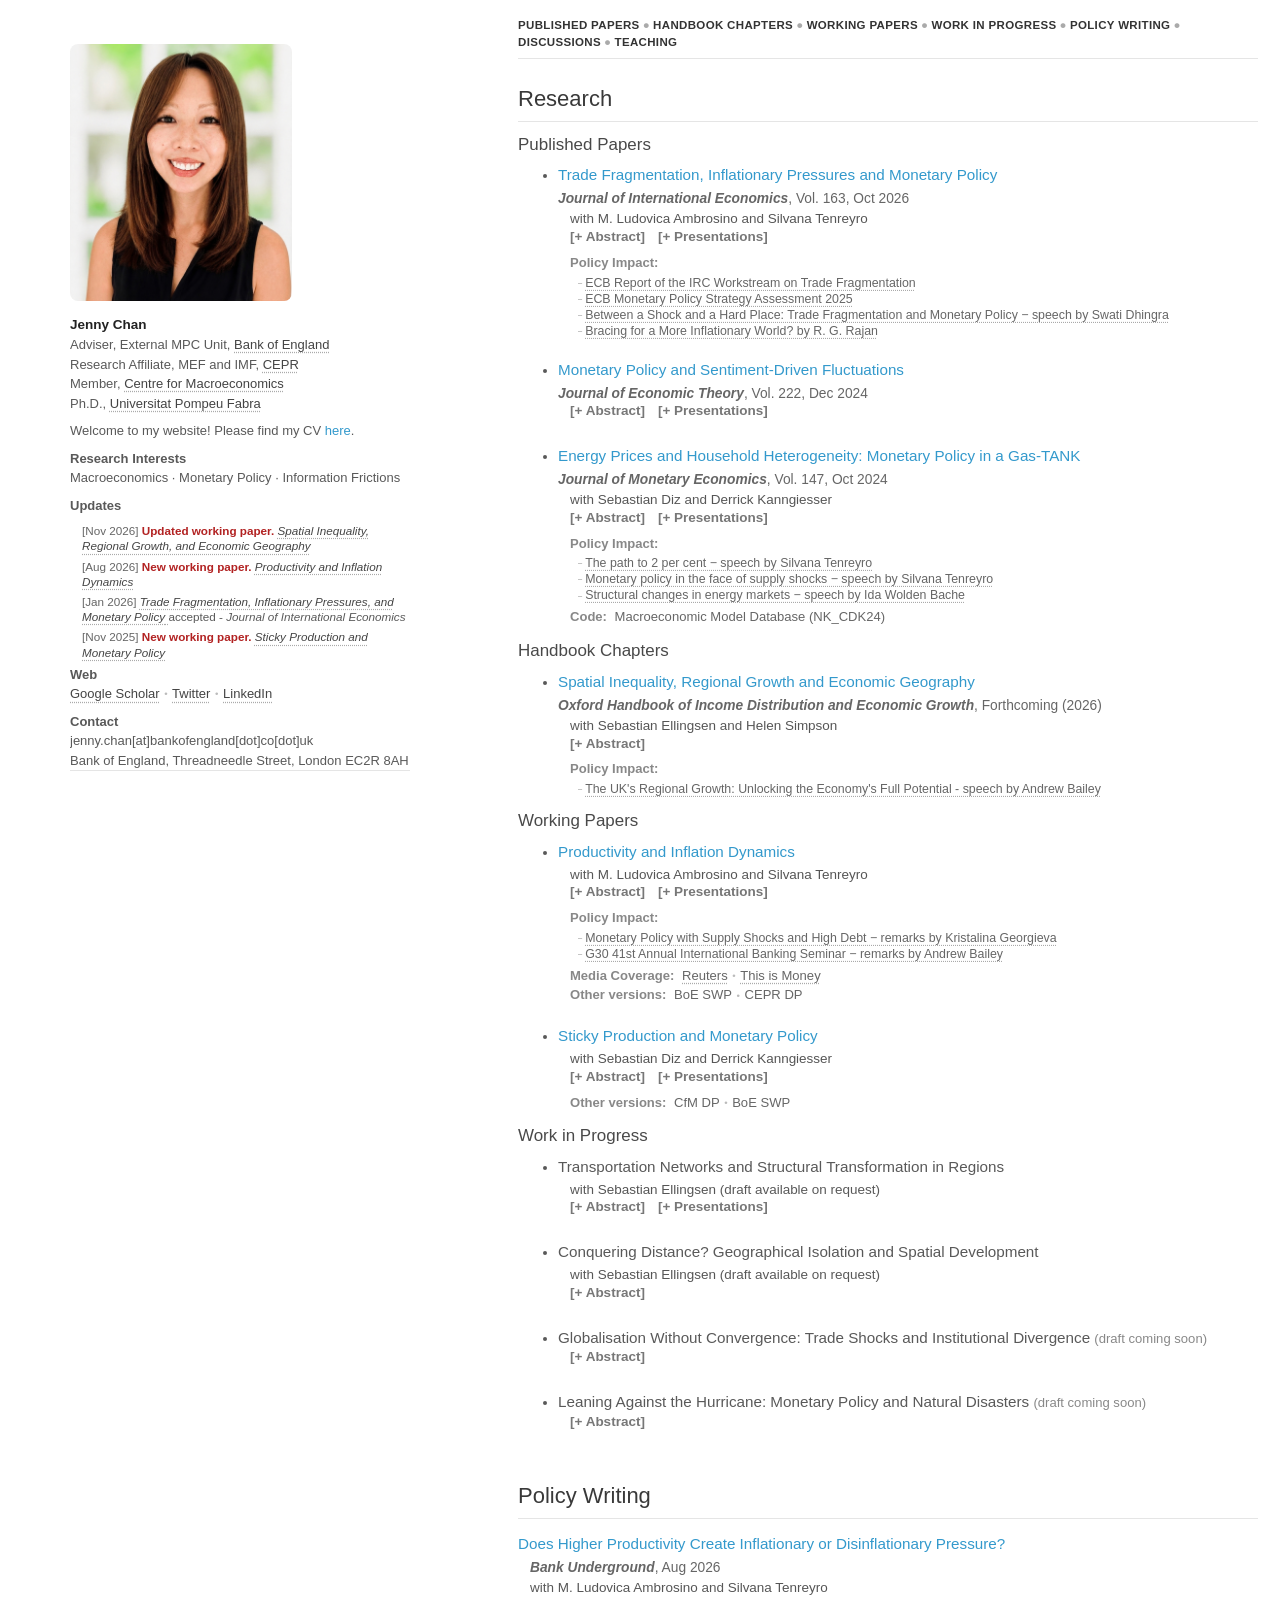
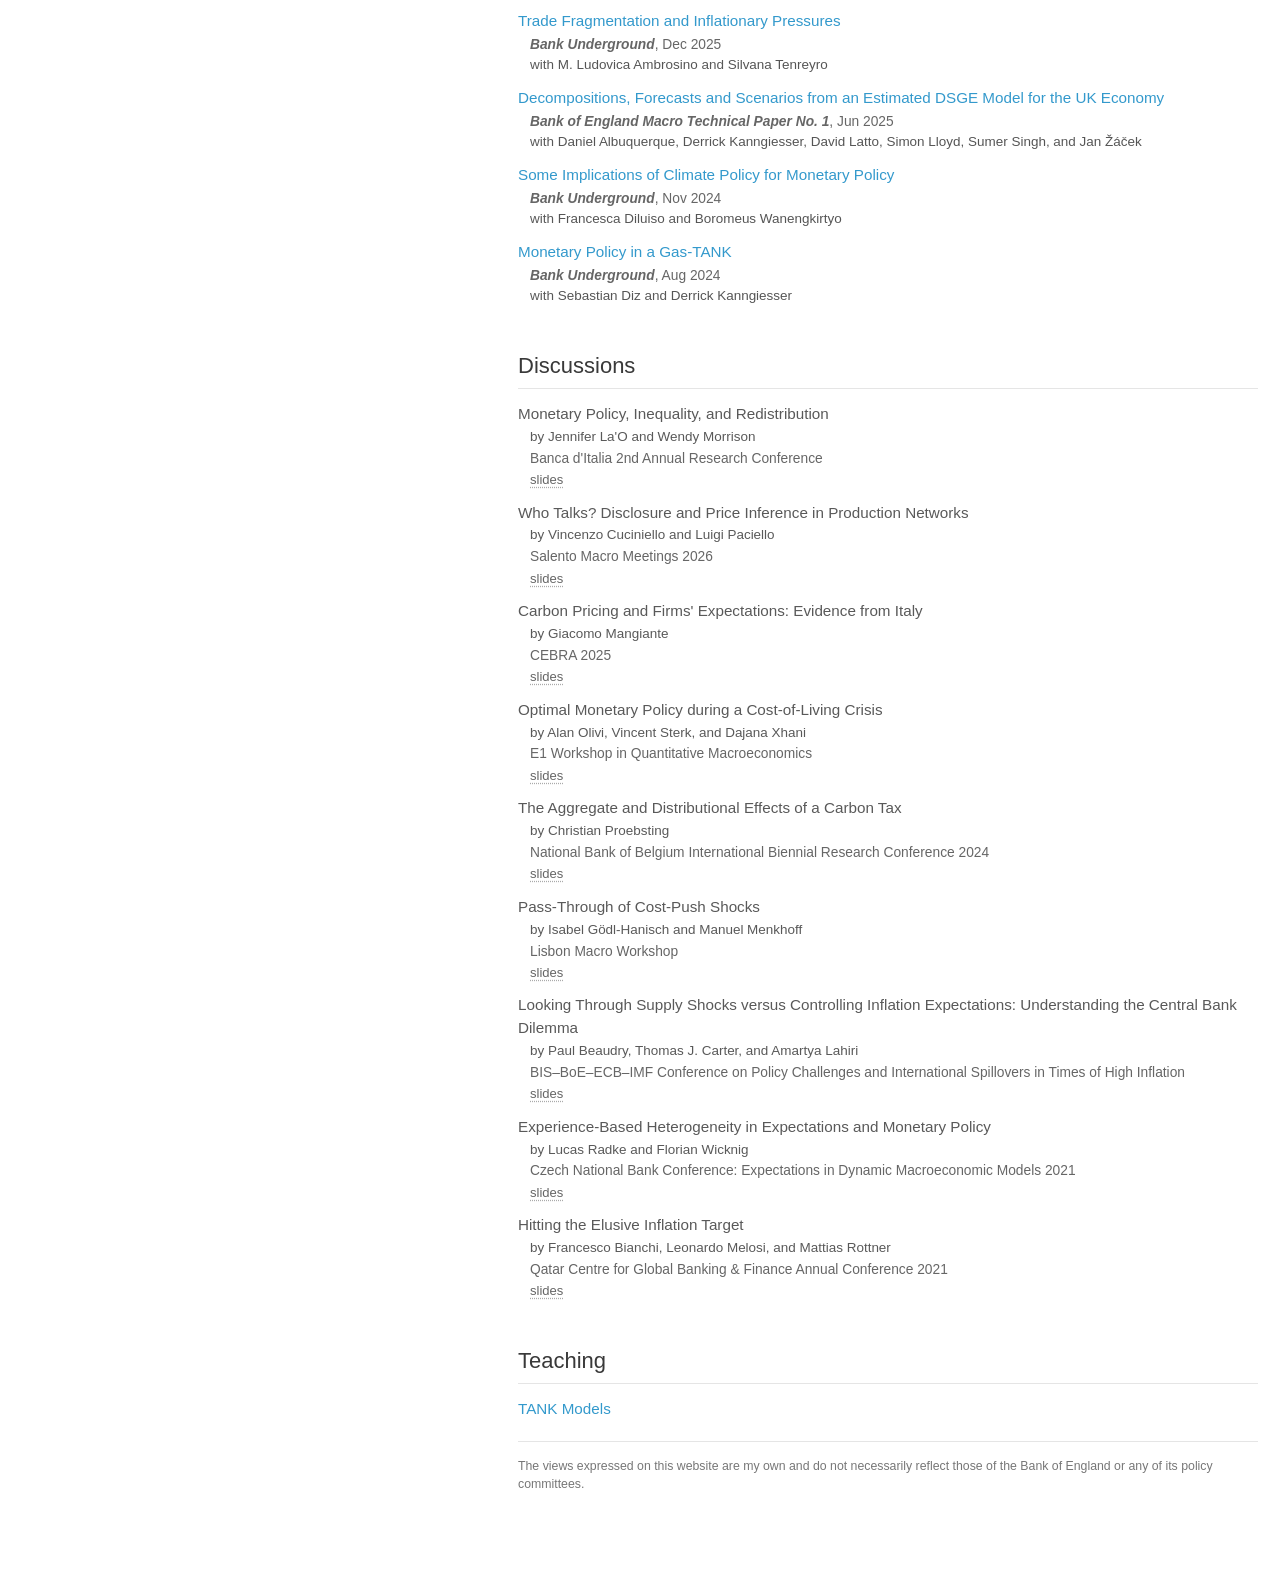
==== commit 36c2b92f: "Add files via upload" ====
--- a/index.html
+++ b/index.html
@@ -58,6 +58,7 @@
       ul.bullet-list > .entry { margin-bottom: 20px; }  /* a bit more air between papers */
       ul.bullet-list > .entry:last-child { margin-bottom: 12px; }
       .entry-title { font-size: 1.05em; }
+      .entry-title .draft-note { font-size: 0.86em; color: #888; font-weight: normal; }
       .entry-title a, .entry-title-text, .entry-title em, .entry-title i { font-style: normal; }  /* titles upright (were italic) */
 
       .metadata {
@@ -436,7 +437,49 @@
         <ul class="bullet-list">
 
 			<li class="entry">
-			<div class="entry-title"><span class="entry-title-text">Globalisation Without Convergence: Trade Shocks and Institutional Divergence</span></div>
+			<div class="entry-title"><span class="entry-title-text">Transportation Networks and Structural Transformation in Regions</span></div>
+			<div class="coauthors">with <a href="https://sebastianellingsen.github.io/" target="_blank">Sebastian Ellingsen</a> (draft available on request)</div>
+			<button class="accordion"></button>
+			<div class="panel" id="section09">
+				Since 1900, rural regions in Europe experienced more rapid income growth and
+				rapid industrialization than urban regions. Did lower transportation costs enable
+				this rural catchup? We explore this question using historical data from Norway and
+				European regions since 1900. In both cases, we find that improvements in market
+				access accelerated structural transformation out of agriculture in regions that were
+				initially specialized in agriculture. To interpret this pattern, we build a multi-sector
+				dynamic spatial model equilibrium of structural transformation that we take to
+				the data. Through counterfactuals exercises, we find that lower transportation
+				costs accelerated structural transformation in rural locations, but are insufficient to
+				account for the full catchup observed in the data. Our findings suggest alternative
+				mechanisms are important in accounting for rural catchup across European regions.
+			</div>
+			<button class="accordion conf"></button>
+			<div class="panel" id="section09-conf">
+				LSE-CEPR Spatial Disparities RPN Workshop*, European Trade Study Group (ETSG) Conference*
+				<div class="conf-note">* Presented by co-author</div>
+			</div>
+			</li>
+
+			<li class="entry">
+			<div class="entry-title"><span class="entry-title-text">Conquering Distance? Geographical Isolation and Spatial Development</span></div>
+			<div class="coauthors">with <a href="https://sebastianellingsen.github.io/" target="_blank">Sebastian Ellingsen</a> (draft available on request)</div>
+			<button class="accordion"></button>
+			<div class="panel" id="section07">
+				What is the effect of past market access on spatial development? We study this question by constructing
+				a granular measure of pre-industrial geographical isolation. Despite significant reductions in
+				transportation costs over time, we find that a location’s historical isolation has a persistent effect
+				on its modern spatial development. Specifically, we show that isolated locations were less likely to
+				sustain cities between 1200 and 1800, with a lower GDP per capita between 1900 and 2015. A quantitative
+				spatial model provides a structural interpretation of these findings. Through the lens of the model,
+				we assess the relative importance of different channels of persistence. Both first and second-nature
+				fundamentals are important drivers of the persistent impact of historical geographical isolation.
+				Our results suggest that infrastructure investment undertaken at stages of development when the
+				distribution of economic activity is malleable can have long-run implications.
+			</div>
+			</li>
+			
+			<li class="entry">
+			<div class="entry-title"><span class="entry-title-text">Globalisation Without Convergence: Trade Shocks and Institutional Divergence</span> <span class="draft-note">(draft coming soon)</span></div>
 			<button class="accordion"></button>
 			<div class="panel" id="section08">
 				Classical political economy models suggest that economic integration leads to
@@ -458,49 +501,7 @@
 			</li>
 
 			<li class="entry">
-			<div class="entry-title"><span class="entry-title-text">Transportation Networks and Structural Transformation in Regions</span></div>
-			<div class="coauthors">with <a href="https://sebastianellingsen.github.io/" target="_blank">Sebastian Ellingsen</a> (draft available on request)</div>
-			<button class="accordion"></button>
-			<div class="panel" id="section09">
-				Since 1900, rural regions in Europe experienced more rapid income growth and
-				rapid industrialization than urban regions. Did lower transportation costs enable
-				this rural catchup? We explore this question using historical data from Norway and
-				European regions since 1900. In both cases, we find that improvements in market
-				access accelerated structural transformation out of agriculture in regions that were
-				initially specialized in agriculture. To interpret this pattern, we build a multi-sector
-				dynamic spatial model equilibrium of structural transformation that we take to
-				the data. Through counterfactuals exercises, we find that lower transportation
-				costs accelerated structural transformation in rural locations, but are insufficient to
-				account for the full catchup observed in the data. Our findings suggest alternative
-				mechanisms are important in accounting for rural catchup across European regions.
-			</div>
-			<button class="accordion conf"></button>
-			<div class="panel" id="section09-conf">
-				LSE-CEPR Spatial Disparities RPN Workshop*, European Trade Study Group (ETSG) Conference*
-				<div class="conf-note">* Presented by co-author</div>
-			</div>
-			</li>
-
-			<li class="entry">
-			<div class="entry-title"><span class="entry-title-text">Conquering Distance? Geographical Isolation and Spatial Development</span></div>
-			<div class="coauthors">with <a href="https://sebastianellingsen.github.io/" target="_blank">Sebastian Ellingsen</a> (draft available on request)</div>
-			<button class="accordion"></button>
-			<div class="panel" id="section07">
-				What is the effect of past market access on spatial development? We study this question by constructing
-				a granular measure of pre-industrial geographical isolation. Despite significant reductions in
-				transportation costs over time, we find that a location’s historical isolation has a persistent effect
-				on its modern spatial development. Specifically, we show that isolated locations were less likely to
-				sustain cities between 1200 and 1800, with a lower GDP per capita between 1900 and 2015. A quantitative
-				spatial model provides a structural interpretation of these findings. Through the lens of the model,
-				we assess the relative importance of different channels of persistence. Both first and second-nature
-				fundamentals are important drivers of the persistent impact of historical geographical isolation.
-				Our results suggest that infrastructure investment undertaken at stages of development when the
-				distribution of economic activity is malleable can have long-run implications.
-			</div>
-			</li>
-			
-			<li class="entry">
-			<div class="entry-title"><span class="entry-title-text">Leaning Against the Hurricane: Monetary Policy and Natural Disasters</span></div>
+			<div class="entry-title"><span class="entry-title-text">Leaning Against the Hurricane: Monetary Policy and Natural Disasters</span> <span class="draft-note">(draft coming soon)</span></div>
 			<button class="accordion"></button>
 			<div class="panel" id="section10">
 				Natural disasters destroy productive capital and infrastructure, yet the speed of economic recovery
